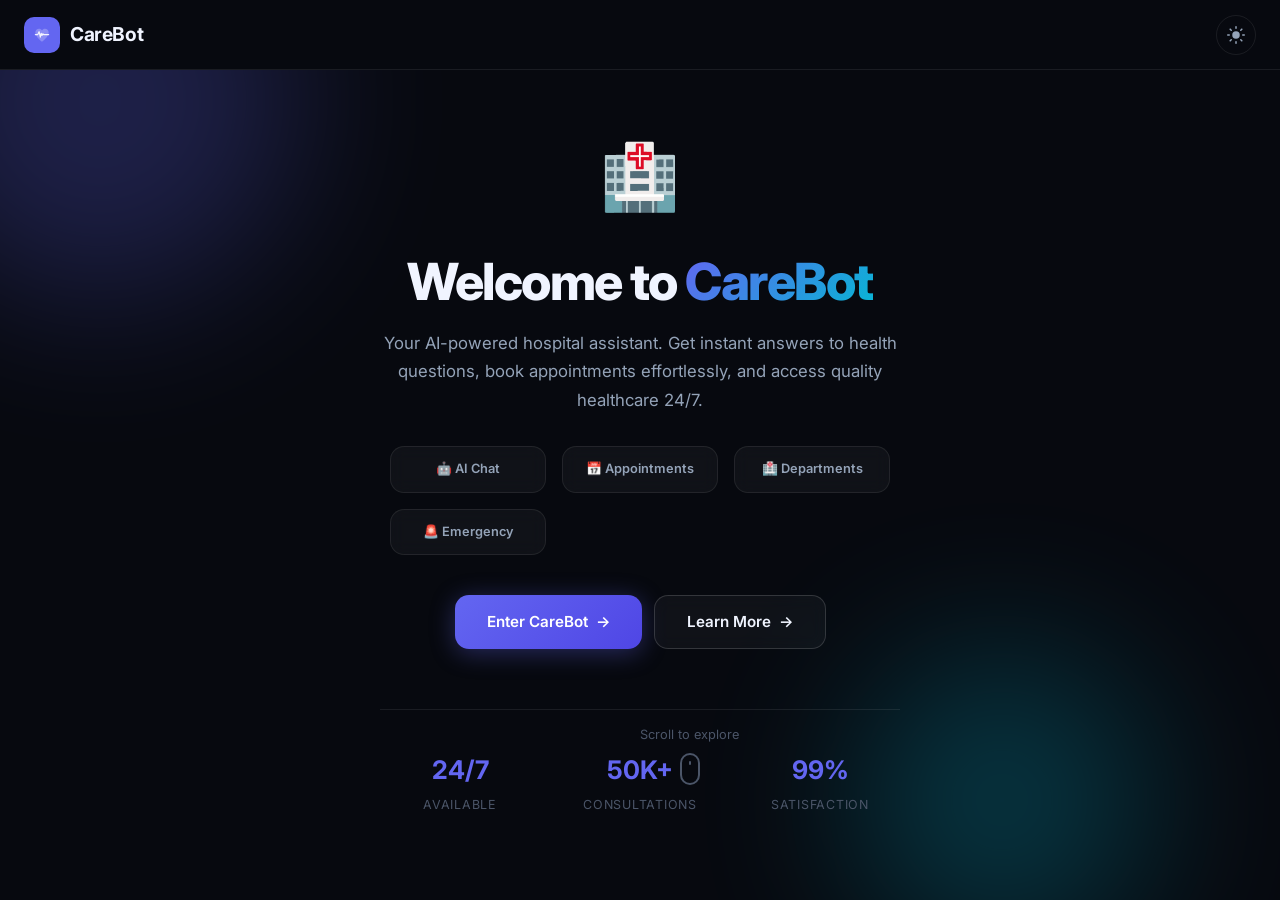
==== welcome.html @ 5b8803bb "first commit" ====
<!DOCTYPE html>
<html lang="en" data-theme="dark">
<head>
  <meta charset="UTF-8" />
  <meta name="viewport" content="width=device-width, initial-scale=1.0" />
  <title>Welcome to CareBot – Your AI Hospital Assistant</title>
  <meta name="description" content="Welcome to CareBot. Your intelligent healthcare companion available 24/7. Get instant medical guidance, book appointments, and access quality healthcare." />
  <link rel="icon" type="image/svg+xml" href="favicon.svg?v=3" />
  <link rel="alternate icon" href="favicon.svg?v=3" />
  <link rel="apple-touch-icon" href="favicon.svg?v=3" />
  <meta name="theme-color" content="#0d1117" media="(prefers-color-scheme: dark)" />
  <meta name="theme-color" content="#f8faff" media="(prefers-color-scheme: light)" />
  <link rel="preconnect" href="https://fonts.googleapis.com" />
  <link rel="preconnect" href="https://fonts.gstatic.com" crossorigin />
  <link href="https://fonts.googleapis.com/css2?family=Inter:wght@300;400;500;600;700;800&display=swap" rel="stylesheet" />
  <style>
    /* ─── DESIGN TOKENS ─── */
    :root {
      --transition: 0.3s ease;
      --radius-md: 14px;
      --radius-lg: 20px;
      --radius-xl: 28px;
      --primary: #6366f1;
      --primary-glow: rgba(99,102,241,0.35);
      --accent: #06b6d4;
      --success: #10b981;
    }

    [data-theme="dark"] {
      --bg: #07090f;
      --bg-2: #0d1117;
      --bg-3: #111827;
      --surface: rgba(255,255,255,0.04);
      --surface-hover: rgba(255,255,255,0.07);
      --border: rgba(255,255,255,0.08);
      --border-strong: rgba(255,255,255,0.15);
      --text-primary: #f0f4ff;
      --text-secondary: #94a3b8;
      --text-muted: #4b5568;
      --shadow: 0 8px 32px rgba(0,0,0,0.4);
      --shadow-lg: 0 20px 60px rgba(0,0,0,0.5);
    }

    [data-theme="light"] {
      --bg: #f8faff;
      --bg-2: #f0f4ff;
      --bg-3: #e8eeff;
      --surface: rgba(255,255,255,0.85);
      --surface-hover: rgba(255,255,255,0.95);
      --border: rgba(99,102,241,0.12);
      --border-strong: rgba(99,102,241,0.25);
      --text-primary: #0f172a;
      --text-secondary: #475569;
      --text-muted: #94a3b8;
      --shadow: 0 4px 20px rgba(99,102,241,0.1);
      --shadow-lg: 0 12px 48px rgba(99,102,241,0.15);
    }

    /* ─── RESET & BASE ─── */
    *, *::before, *::after { box-sizing: border-box; margin: 0; padding: 0; }
    html { scroll-behavior: smooth; }
    body {
      font-family: 'Inter', -apple-system, BlinkMacSystemFont, sans-serif;
      background: var(--bg);
      color: var(--text-primary);
      line-height: 1.6;
      transition: background var(--transition), color var(--transition);
      overflow-x: hidden;
    }

    ::-webkit-scrollbar { width: 6px; }
    ::-webkit-scrollbar-track { background: transparent; }
    ::-webkit-scrollbar-thumb { background: var(--border-strong); border-radius: 999px; }

    /* ─── HEADER ─── */
    .welcome-header {
      position: fixed;
      top: 0; left: 0; right: 0;
      z-index: 100;
      background: var(--bg);
      backdrop-filter: blur(20px);
      border-bottom: 1px solid var(--border);
      padding: 0 24px;
      height: 70px;
      display: flex;
      align-items: center;
      justify-content: space-between;
    }

    .logo {
      display: flex;
      align-items: center;
      gap: 10px;
      text-decoration: none;
      color: var(--text-primary);
    }

    .logo-icon {
      width: 36px; height: 36px;
      background: var(--primary);
      border-radius: 10px;
      display: flex; align-items: center; justify-content: center;
      color: white;
    }

    .logo-icon svg { width: 20px; height: 20px; }

    .logo-text {
      font-size: 1.2rem;
      font-weight: 700;
      letter-spacing: -0.02em;
    }

    .header-actions {
      display: flex;
      align-items: center;
      gap: 12px;
    }

    .theme-toggle {
      background: transparent;
      border: 1px solid var(--border);
      border-radius: 50%;
      cursor: pointer;
      display: flex;
      align-items: center;
      justify-content: center;
      color: var(--text-secondary);
      transition: all var(--transition);
      width: 40px;
      height: 40px;
      position: relative;
    }

    .theme-toggle:hover {
      border-color: var(--border-strong);
      background: var(--surface-hover);
      color: var(--text-primary);
    }

    .theme-icon {
      position: absolute;
      display: flex;
      align-items: center;
      justify-content: center;
      transition: opacity var(--transition), transform var(--transition);
      width: 18px; height: 18px;
    }

    .theme-icon svg { width: 100%; height: 100%; }

    [data-theme="dark"] .theme-icon.sun { opacity: 1; transform: rotate(0) scale(1); }
    [data-theme="dark"] .theme-icon.moon { opacity: 0; transform: rotate(-90deg) scale(0); }
    [data-theme="light"] .theme-icon.sun { opacity: 0; transform: rotate(90deg) scale(0); }
    [data-theme="light"] .theme-icon.moon { opacity: 1; transform: rotate(0) scale(1); }

    /* ─── WELCOME SECTION ─── */
    .welcome-container {
      min-height: 100vh;
      display: flex;
      align-items: center;
      justify-content: center;
      padding: 100px 24px 60px;
      position: relative;
      overflow: hidden;
    }

    .welcome-bg {
      position: absolute;
      inset: 0;
      pointer-events: none;
    }

    .orb {
      position: absolute;
      border-radius: 50%;
      filter: blur(80px);
      opacity: 0.25;
      animation: float 8s ease-in-out infinite;
    }

    .orb-1 {
      width: 400px; height: 400px;
      background: var(--primary);
      top: -100px; left: -100px;
      animation-delay: 0s;
    }

    .orb-2 {
      width: 300px; height: 300px;
      background: var(--accent);
      bottom: -50px; right: 10%;
      animation-delay: 2s;
    }

    [data-theme="light"] .orb { opacity: 0.12; }

    @keyframes float {
      0%, 100% { transform: translateY(0) scale(1); }
      50% { transform: translateY(-30px) scale(1.05); }
    }

    .welcome-content {
      max-width: 700px;
      text-align: center;
      position: relative;
      z-index: 2;
      animation: fadeInUp 0.8s ease both;
    }

    @keyframes fadeInUp {
      from {
        opacity: 0;
        transform: translateY(40px);
      }
      to {
        opacity: 1;
        transform: translateY(0);
      }
    }

    .welcome-icon {
      font-size: 4rem;
      margin-bottom: 24px;
      display: inline-block;
      animation: bounce 2s ease-in-out infinite;
    }

    @keyframes bounce {
      0%, 100% { transform: translateY(0); }
      50% { transform: translateY(-12px); }
    }

    .welcome-title {
      font-size: clamp(2rem, 5vw, 3.2rem);
      font-weight: 800;
      line-height: 1.2;
      letter-spacing: -0.03em;
      margin-bottom: 16px;
    }

    .gradient-text {
      background: linear-gradient(135deg, var(--primary), var(--accent));
      -webkit-background-clip: text;
      background-clip: text;
      -webkit-text-fill-color: transparent;
    }

    .welcome-subtitle {
      font-size: 1.05rem;
      color: var(--text-secondary);
      margin-bottom: 32px;
      line-height: 1.7;
      max-width: 520px;
      margin-left: auto;
      margin-right: auto;
    }

    .welcome-features {
      display: grid;
      grid-template-columns: repeat(auto-fit, minmax(140px, 1fr));
      gap: 16px;
      margin-bottom: 40px;
      max-width: 500px;
      margin-left: auto;
      margin-right: auto;
    }

    .feature-badge {
      background: var(--surface);
      border: 1px solid var(--border);
      padding: 12px 16px;
      border-radius: var(--radius-md);
      font-size: 0.8rem;
      font-weight: 600;
      color: var(--text-secondary);
      transition: all var(--transition);
      backdrop-filter: blur(8px);
    }

    .feature-badge:hover {
      border-color: var(--primary);
      color: var(--primary);
      background: rgba(99,102,241,0.08);
    }

    .welcome-cta {
      display: flex;
      gap: 12px;
      justify-content: center;
      flex-wrap: wrap;
    }

    .btn-primary {
      background: linear-gradient(135deg, var(--primary), #4f46e5);
      color: white;
      border: none;
      padding: 14px 32px;
      border-radius: var(--radius-md);
      font-size: 0.95rem;
      font-weight: 600;
      cursor: pointer;
      text-decoration: none;
      display: inline-flex;
      align-items: center;
      gap: 8px;
      transition: all var(--transition);
      box-shadow: 0 4px 24px var(--primary-glow);
    }

    .btn-primary:hover {
      transform: translateY(-2px);
      box-shadow: 0 8px 32px var(--primary-glow);
    }

    .btn-outline {
      background: var(--surface);
      color: var(--text-primary);
      border: 1px solid var(--border-strong);
      padding: 14px 32px;
      border-radius: var(--radius-md);
      font-size: 0.95rem;
      font-weight: 600;
      cursor: pointer;
      text-decoration: none;
      display: inline-flex;
      align-items: center;
      gap: 8px;
      transition: all var(--transition);
      backdrop-filter: blur(8px);
    }

    .btn-outline:hover {
      background: var(--surface-hover);
      transform: translateY(-2px);
      border-color: var(--primary);
    }

    .btn-primary .arrow,
    .btn-outline .arrow {
      transition: transform var(--transition);
    }

    .btn-primary:hover .arrow,
    .btn-outline:hover .arrow {
      transform: translateX(4px);
    }

    /* ─── SCROLL INDICATOR ─── */
    .scroll-indicator {
      position: absolute;
      bottom: 30px;
      left: 50%;
      transform: translateX(-50%);
      font-size: 0.8rem;
      color: var(--text-muted);
      display: flex;
      flex-direction: column;
      align-items: center;
      gap: 8px;
      animation: fadeInDown 1s ease 0.5s both;
    }

    @keyframes fadeInDown {
      from {
        opacity: 0;
        transform: translateY(-20px);
      }
      to {
        opacity: 1;
        transform: translateY(0);
      }
    }

    .scroll-mouse {
      width: 20px;
      height: 32px;
      border: 2px solid var(--text-muted);
      border-radius: 10px;
      display: flex;
      align-items: flex-start;
      justify-content: center;
      padding-top: 6px;
      animation: scroll 2s infinite;
    }

    .scroll-mouse::before {
      content: '';
      width: 2px;
      height: 4px;
      background: var(--text-muted);
      border-radius: 1px;
      animation: scroll 2s infinite;
    }

    @keyframes scroll {
      0%, 20%, 100% { opacity: 1; transform: translateY(0); }
      80% { opacity: 0; transform: translateY(8px); }
    }

    /* ─── STATS ─── */
    .welcome-stats {
      display: grid;
      grid-template-columns: repeat(auto-fit, minmax(120px, 1fr));
      gap: 20px;
      margin-top: 60px;
      padding-top: 40px;
      border-top: 1px solid var(--border);
    }

    .stat-item {
      text-align: center;
    }

    .stat-num {
      font-size: 1.6rem;
      font-weight: 700;
      color: var(--primary);
      margin-bottom: 4px;
    }

    .stat-label {
      font-size: 0.78rem;
      color: var(--text-muted);
      text-transform: uppercase;
      letter-spacing: 0.06em;
    }

    /* ─── RESPONSIVE ─── */
    @media (max-width: 600px) {
      .welcome-title { font-size: 1.8rem; }
      .welcome-subtitle { font-size: 0.95rem; }
      .welcome-features { grid-template-columns: repeat(2, 1fr); }
      .welcome-cta { flex-direction: column; }
      .btn-primary, .btn-outline { width: 100%; justify-content: center; }
    }
  </style>
</head>
<body>

  <!-- ─── HEADER ─── -->
  <header class="welcome-header">
    <a href="#" class="logo">
      <div class="logo-icon">
        <svg viewBox="0 0 24 24" fill="none" xmlns="http://www.w3.org/2000/svg">
          <path d="M12 20C12 20 4 14.5 4 9C4 6.5 6 4.5 8.5 4.5C10 4.5 11.2 5.3 12 6.5C12.8 5.3 14 4.5 15.5 4.5C18 4.5 20 6.5 20 9C20 14.5 12 20 12 20Z" fill="currentColor" opacity="0.25" stroke="currentColor" stroke-width="0"/>
          <path d="M4 11.5 L7 11.5 L8.5 8 L10 14.5 L11 10 L12 12.5 L13 10.5 L14 11.5 L20 11.5" stroke="white" stroke-width="1.4" stroke-linecap="round" stroke-linejoin="round" fill="none" opacity="0.9"/>
        </svg>
      </div>
      <span class="logo-text">CareBot</span>
    </a>

    <div class="header-actions">
      <button class="theme-toggle" id="themeToggle" aria-label="Toggle theme" title="Toggle dark/light mode">
        <span class="theme-icon sun">
          <svg viewBox="0 0 24 24" fill="none"><circle cx="12" cy="12" r="5" fill="currentColor"/><path d="M12 1v2M12 21v2M4.22 4.22l1.42 1.42M18.36 18.36l1.42 1.42M1 12h2M21 12h2M4.22 19.78l1.42-1.42M18.36 5.64l1.42-1.42" stroke="currentColor" stroke-width="2" stroke-linecap="round"/></svg>
        </span>
        <span class="theme-icon moon">
          <svg viewBox="0 0 24 24" fill="none"><path d="M21 12.79A9 9 0 1111.21 3 7 7 0 0021 12.79z" fill="currentColor"/></svg>
        </span>
      </button>
    </div>
  </header>

  <!-- ─── WELCOME ─── -->
  <div class="welcome-container">
    <div class="welcome-bg">
      <div class="orb orb-1"></div>
      <div class="orb orb-2"></div>
    </div>

    <div class="welcome-content">
      <div class="welcome-icon">🏥</div>
      <h1 class="welcome-title">
        Welcome to <span class="gradient-text">CareBot</span>
      </h1>
      <p class="welcome-subtitle">
        Your AI-powered hospital assistant. Get instant answers to health questions, book appointments effortlessly, and access quality healthcare 24/7.
      </p>

      <div class="welcome-features">
        <div class="feature-badge">🤖 AI Chat</div>
        <div class="feature-badge">📅 Appointments</div>
        <div class="feature-badge">🏥 Departments</div>
        <div class="feature-badge">🚨 Emergency</div>
      </div>

      <div class="welcome-cta">
        <a href="index.html" class="btn-primary">
          Enter CareBot <span class="arrow">→</span>
        </a>
        <a href="#learn-more" class="btn-outline">
          Learn More <span class="arrow">→</span>
        </a>
      </div>

      <div class="welcome-stats">
        <div class="stat-item">
          <div class="stat-num">24/7</div>
          <div class="stat-label">Available</div>
        </div>
        <div class="stat-item">
          <div class="stat-num">50K+</div>
          <div class="stat-label">Consultations</div>
        </div>
        <div class="stat-item">
          <div class="stat-num">99%</div>
          <div class="stat-label">Satisfaction</div>
        </div>
      </div>

      <div class="scroll-indicator">
        <span>Scroll to explore</span>
        <div class="scroll-mouse"></div>
      </div>
    </div>
  </div>

  <script>
    // ─── THEME TOGGLE ───
    const html = document.documentElement;
    const themeToggle = document.getElementById("themeToggle");

    function getCurrentTheme() {
      return html.getAttribute("data-theme");
    }

    function setTheme(theme) {
      html.setAttribute("data-theme", theme);
      localStorage.setItem("carebot-theme", theme);
    }

    function toggleTheme() {
      const current = getCurrentTheme();
      setTheme(current === "dark" ? "light" : "dark");
    }

    // Load saved theme on page load
    (function () {
      const saved = localStorage.getItem("carebot-theme");
      if (saved) setTheme(saved);
    })();

    themeToggle.addEventListener("click", toggleTheme);
  </script>

</body>
</html>
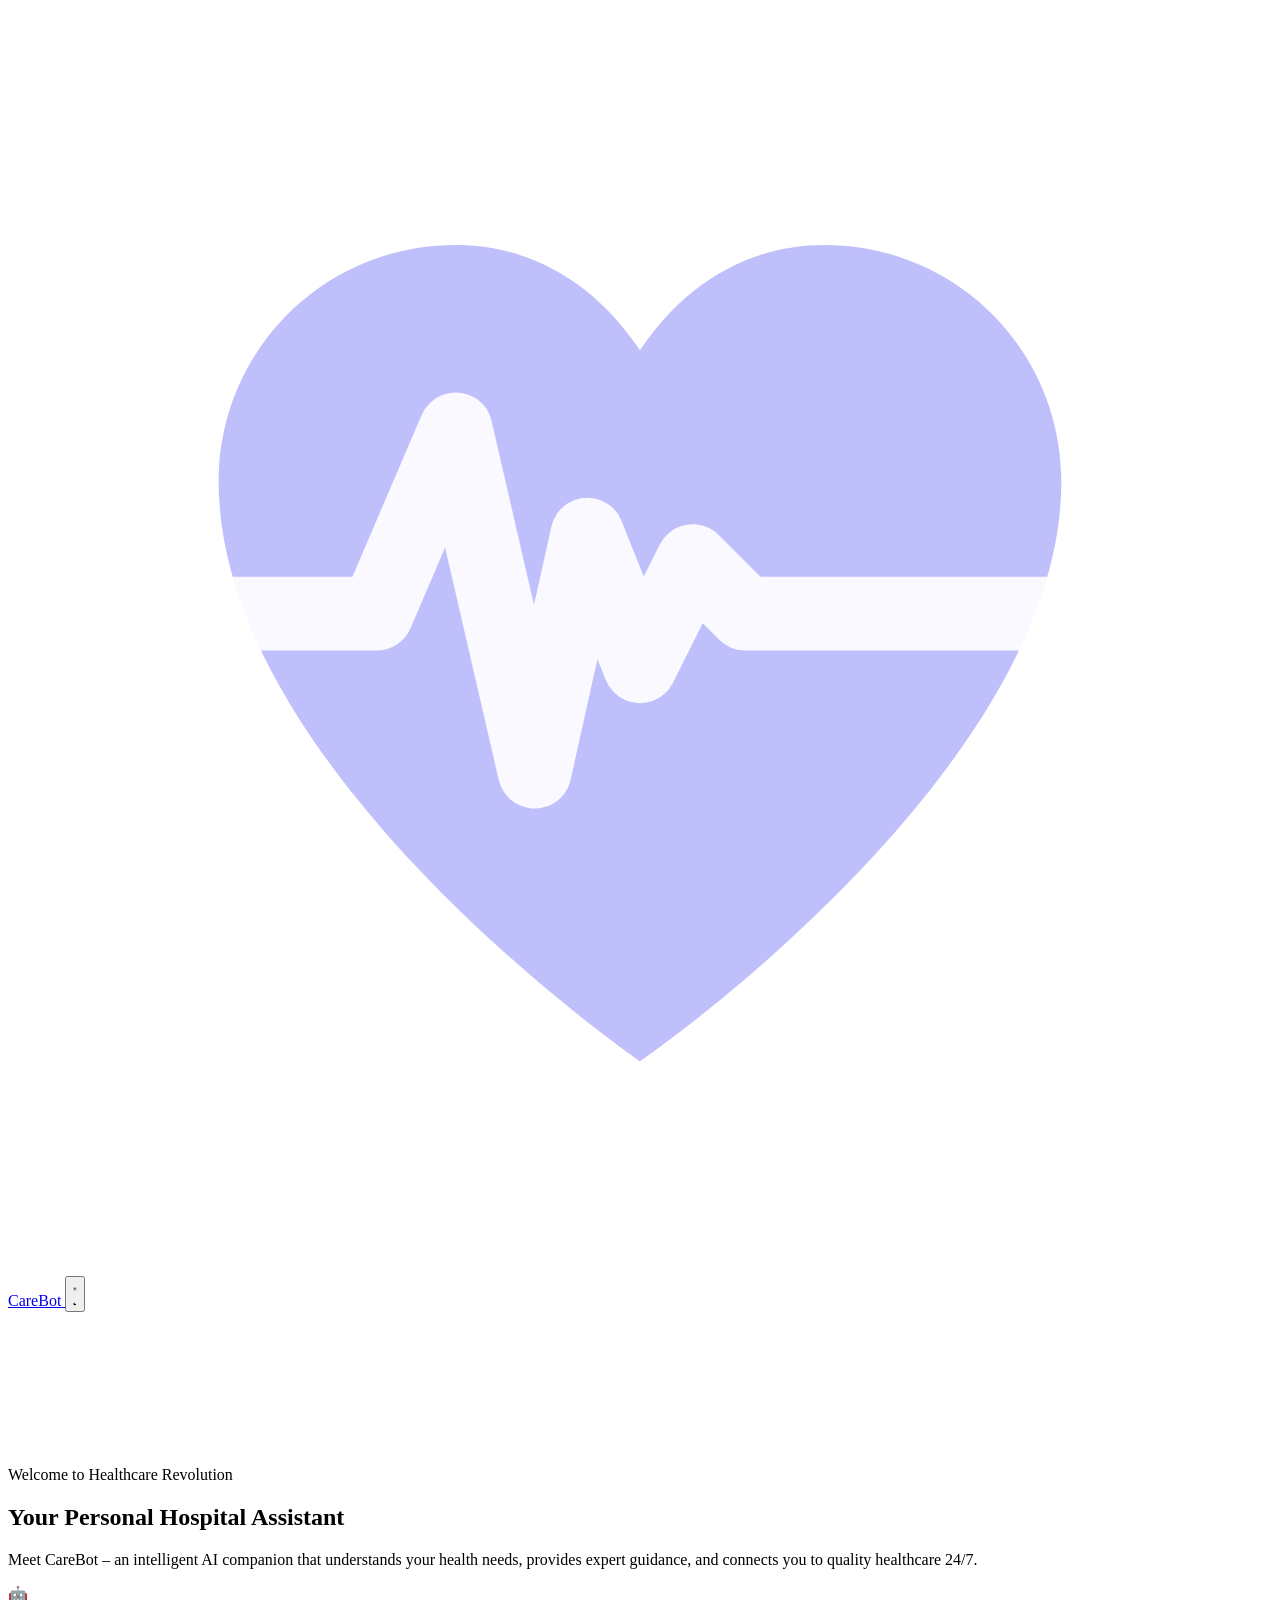
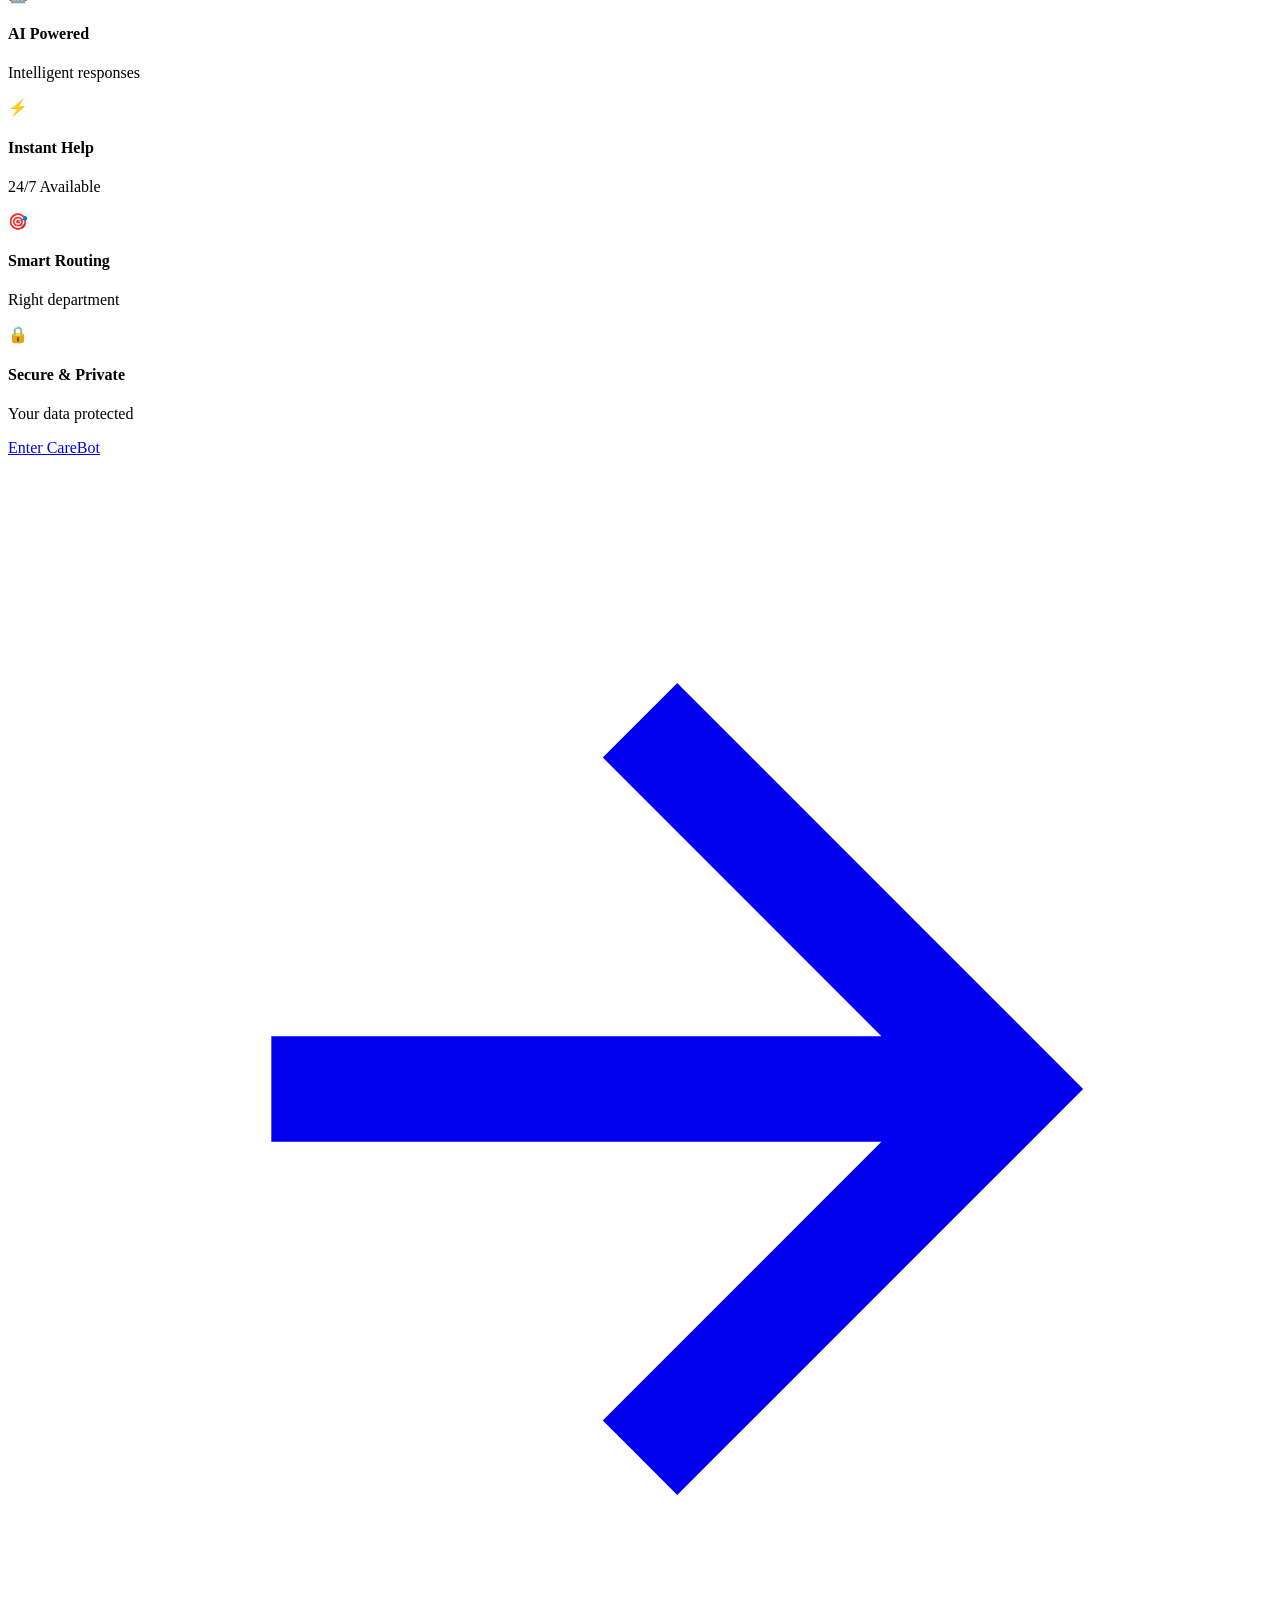
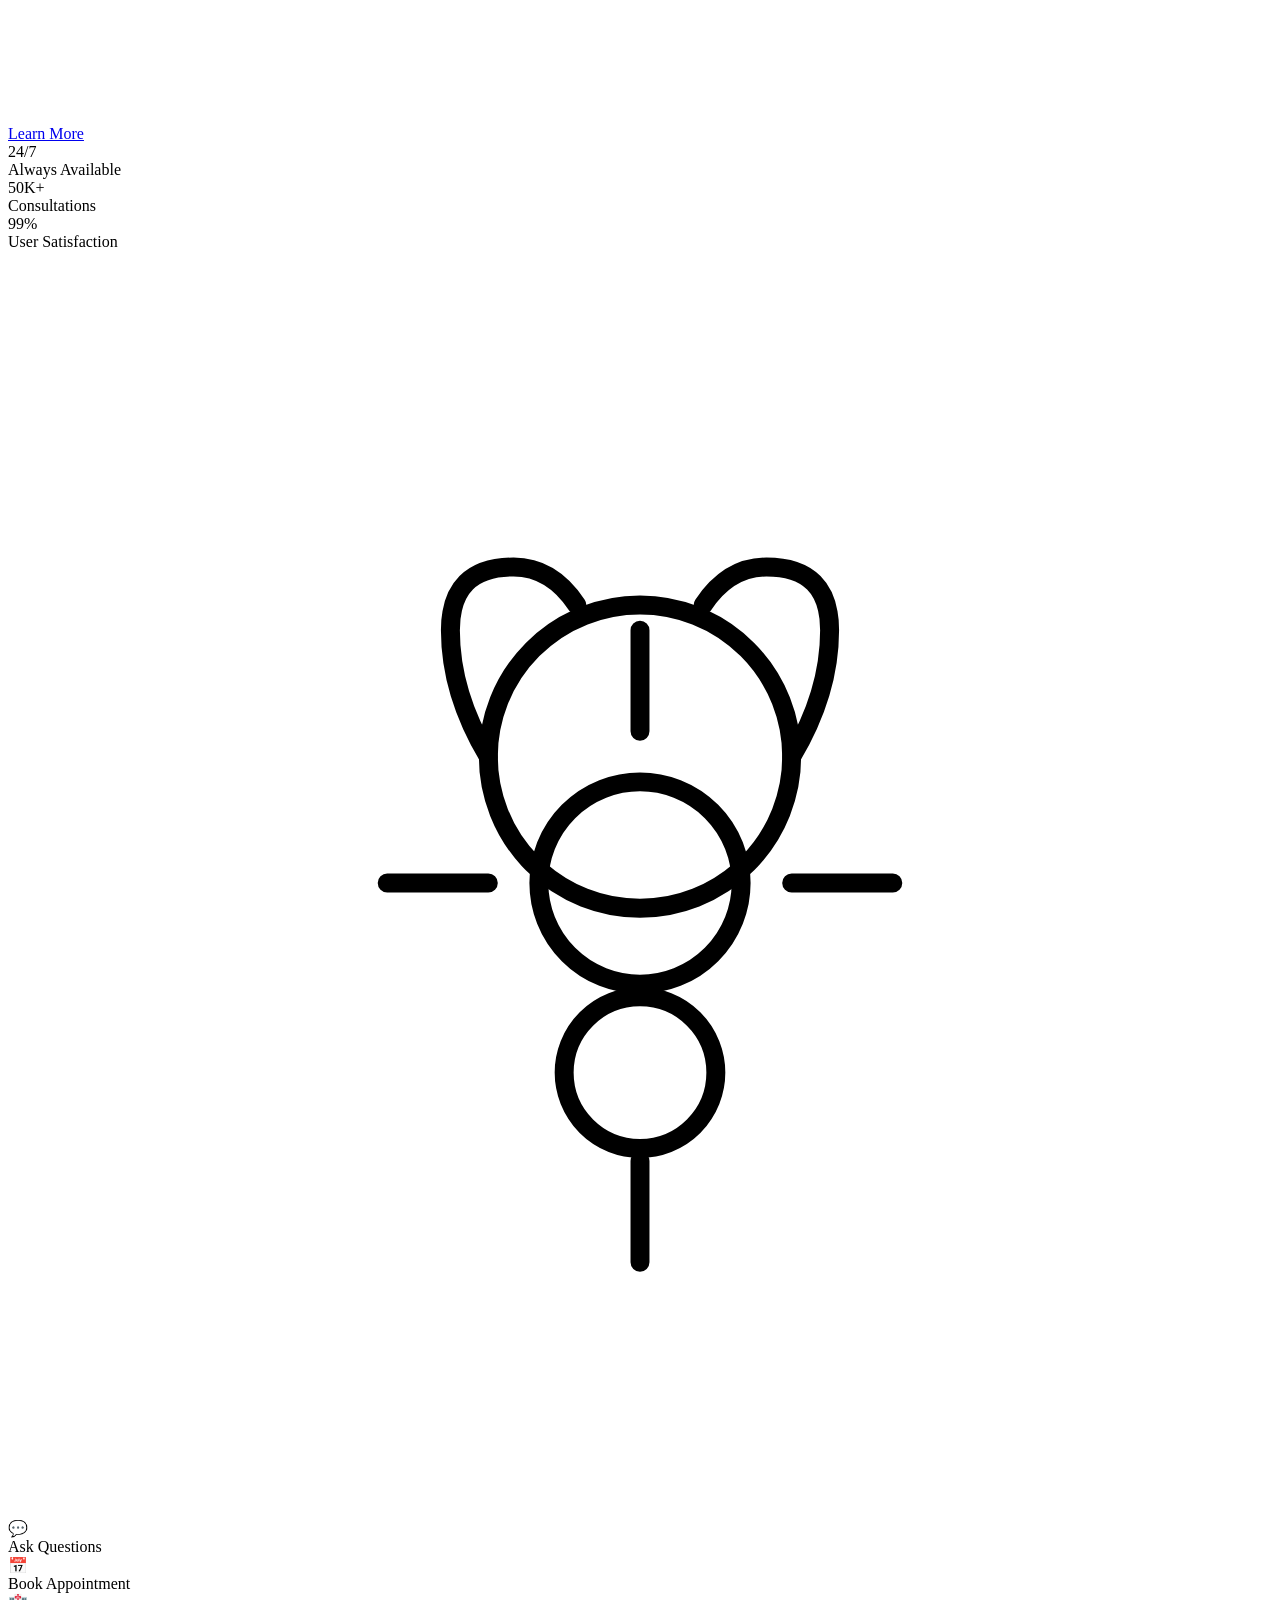
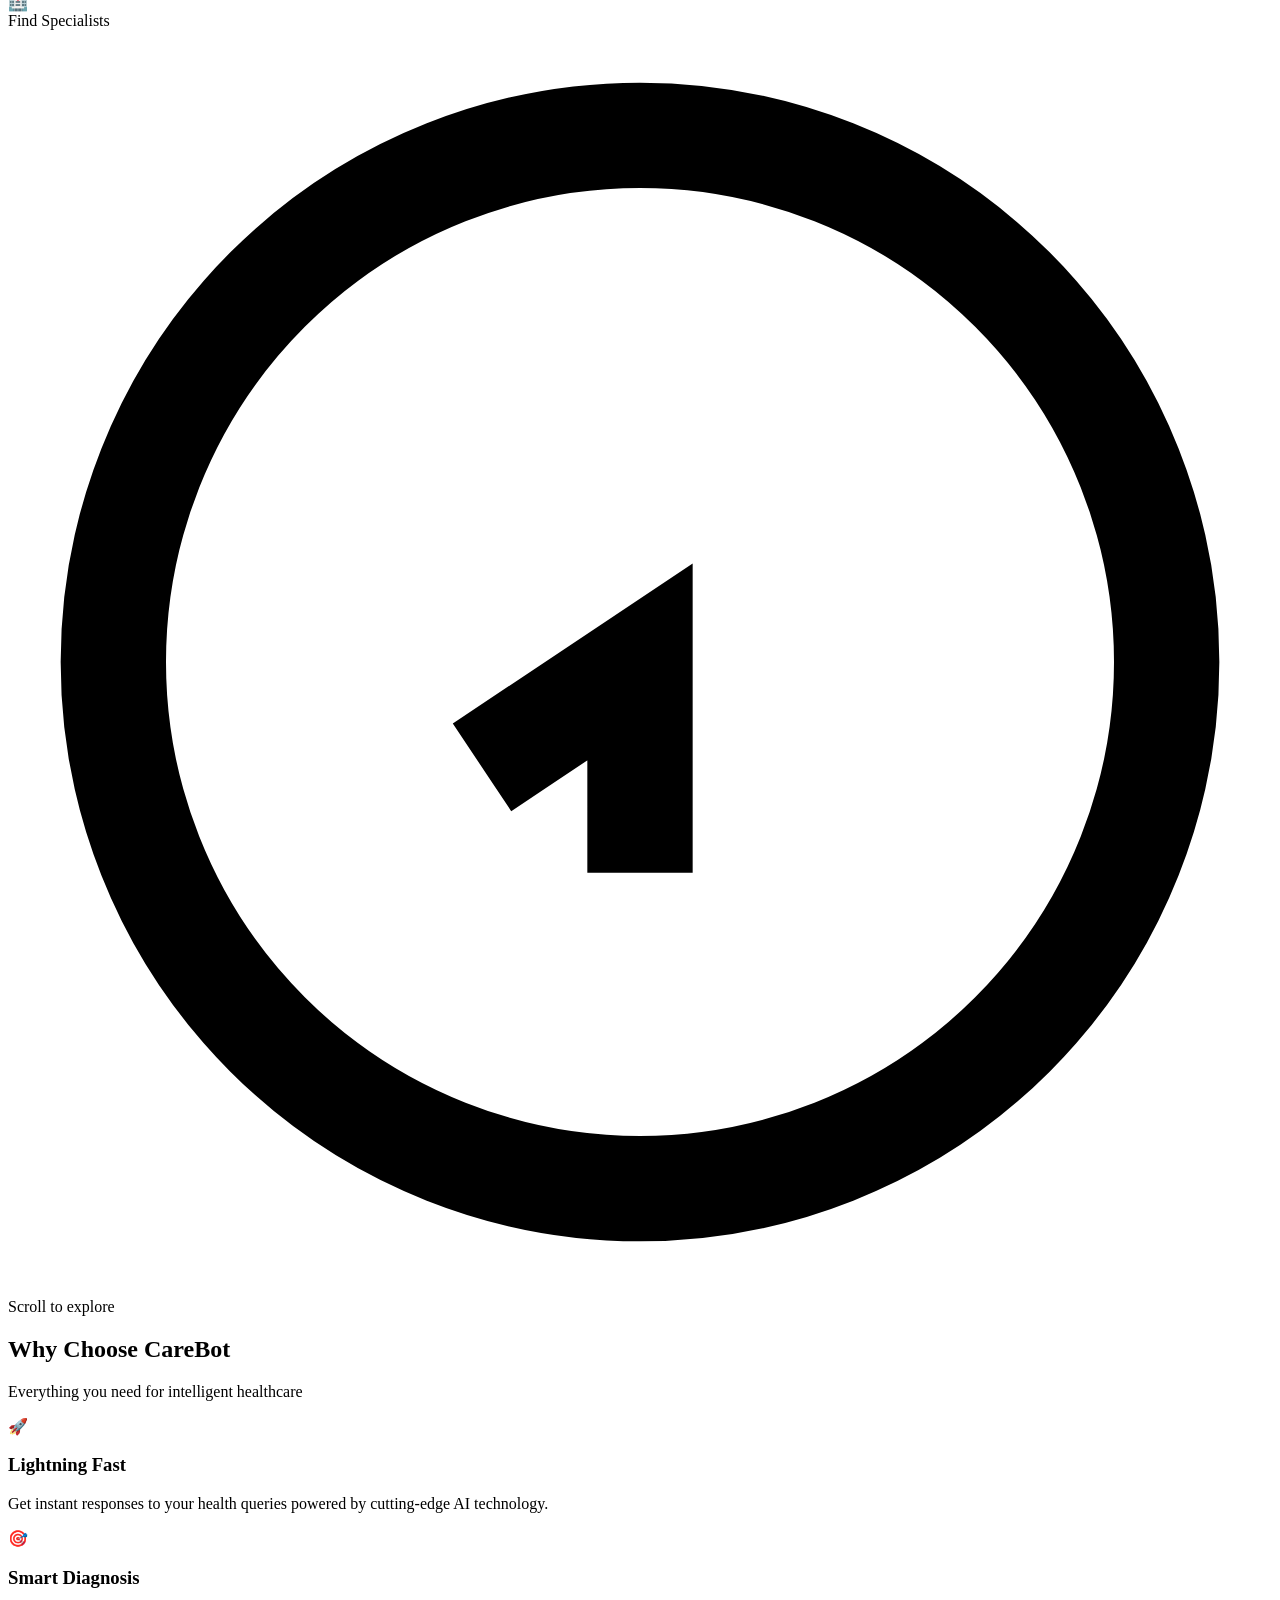
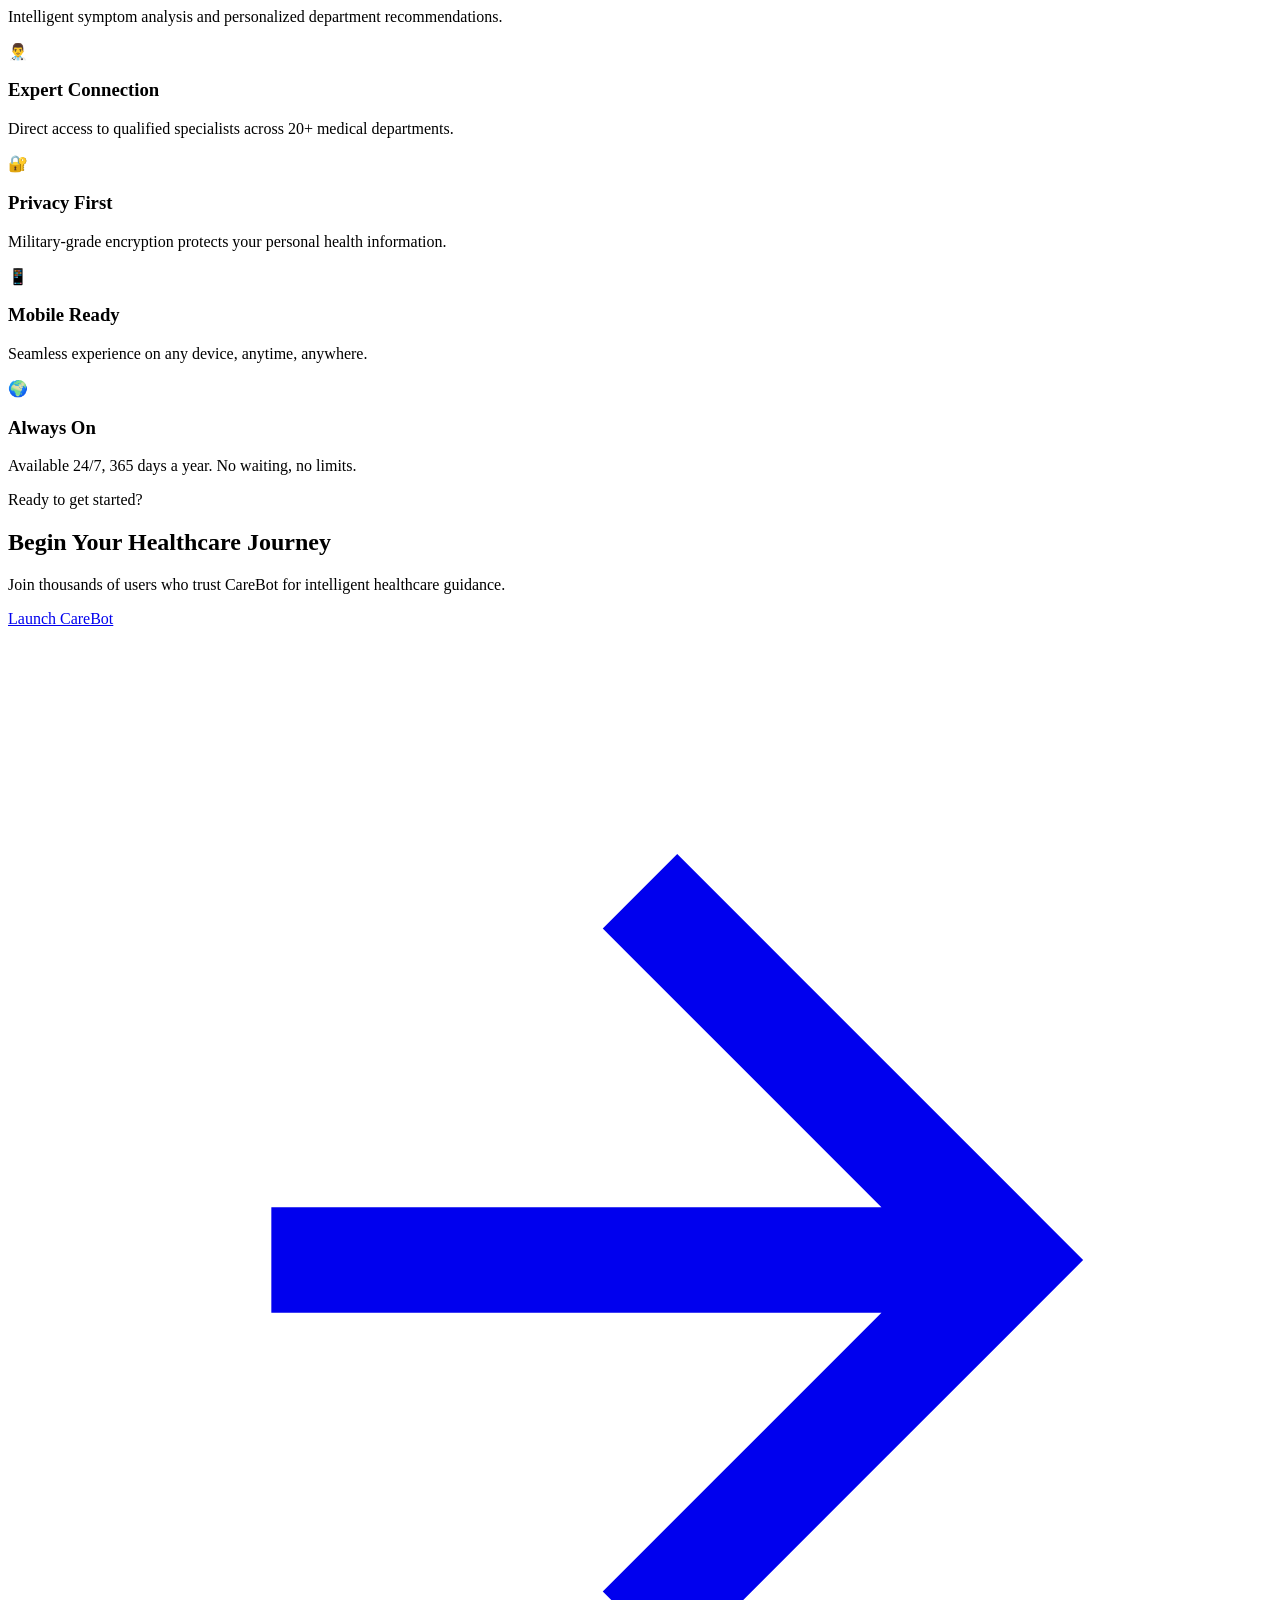
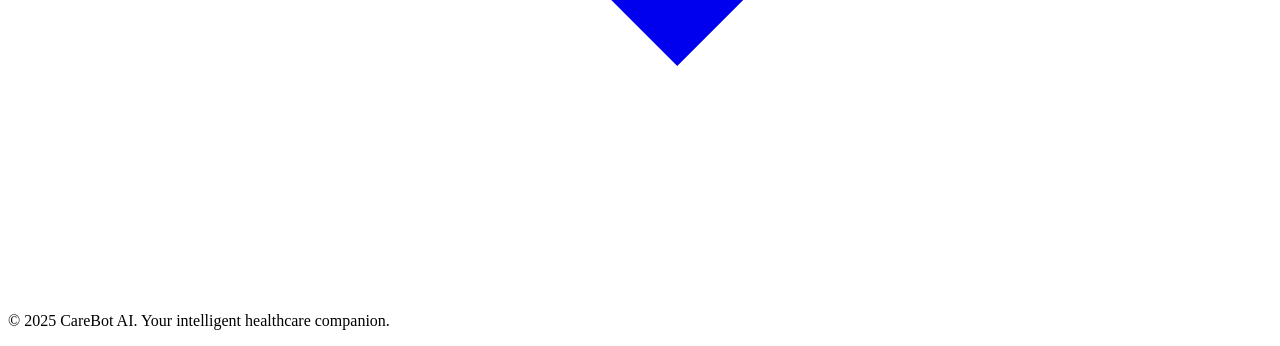
==== commit e3093c34: "first commit" ====
--- a/welcome.html
+++ b/welcome.html
@@ -4,454 +4,32 @@
   <meta charset="UTF-8" />
   <meta name="viewport" content="width=device-width, initial-scale=1.0" />
   <title>Welcome to CareBot – Your AI Hospital Assistant</title>
-  <meta name="description" content="Welcome to CareBot. Your intelligent healthcare companion available 24/7. Get instant medical guidance, book appointments, and access quality healthcare." />
+  <meta name="description" content="Welcome to CareBot. Your intelligent healthcare companion available 24/7." />
   <link rel="icon" type="image/svg+xml" href="favicon.svg?v=3" />
-  <link rel="alternate icon" href="favicon.svg?v=3" />
   <link rel="apple-touch-icon" href="favicon.svg?v=3" />
   <meta name="theme-color" content="#0d1117" media="(prefers-color-scheme: dark)" />
   <meta name="theme-color" content="#f8faff" media="(prefers-color-scheme: light)" />
   <link rel="preconnect" href="https://fonts.googleapis.com" />
   <link rel="preconnect" href="https://fonts.gstatic.com" crossorigin />
   <link href="https://fonts.googleapis.com/css2?family=Inter:wght@300;400;500;600;700;800&display=swap" rel="stylesheet" />
-  <style>
-    /* ─── DESIGN TOKENS ─── */
-    :root {
-      --transition: 0.3s ease;
-      --radius-md: 14px;
-      --radius-lg: 20px;
-      --radius-xl: 28px;
-      --primary: #6366f1;
-      --primary-glow: rgba(99,102,241,0.35);
-      --accent: #06b6d4;
-      --success: #10b981;
-    }
-
-    [data-theme="dark"] {
-      --bg: #07090f;
-      --bg-2: #0d1117;
-      --bg-3: #111827;
-      --surface: rgba(255,255,255,0.04);
-      --surface-hover: rgba(255,255,255,0.07);
-      --border: rgba(255,255,255,0.08);
-      --border-strong: rgba(255,255,255,0.15);
-      --text-primary: #f0f4ff;
-      --text-secondary: #94a3b8;
-      --text-muted: #4b5568;
-      --shadow: 0 8px 32px rgba(0,0,0,0.4);
-      --shadow-lg: 0 20px 60px rgba(0,0,0,0.5);
-    }
-
-    [data-theme="light"] {
-      --bg: #f8faff;
-      --bg-2: #f0f4ff;
-      --bg-3: #e8eeff;
-      --surface: rgba(255,255,255,0.85);
-      --surface-hover: rgba(255,255,255,0.95);
-      --border: rgba(99,102,241,0.12);
-      --border-strong: rgba(99,102,241,0.25);
-      --text-primary: #0f172a;
-      --text-secondary: #475569;
-      --text-muted: #94a3b8;
-      --shadow: 0 4px 20px rgba(99,102,241,0.1);
-      --shadow-lg: 0 12px 48px rgba(99,102,241,0.15);
-    }
-
-    /* ─── RESET & BASE ─── */
-    *, *::before, *::after { box-sizing: border-box; margin: 0; padding: 0; }
-    html { scroll-behavior: smooth; }
-    body {
-      font-family: 'Inter', -apple-system, BlinkMacSystemFont, sans-serif;
-      background: var(--bg);
-      color: var(--text-primary);
-      line-height: 1.6;
-      transition: background var(--transition), color var(--transition);
-      overflow-x: hidden;
-    }
-
-    ::-webkit-scrollbar { width: 6px; }
-    ::-webkit-scrollbar-track { background: transparent; }
-    ::-webkit-scrollbar-thumb { background: var(--border-strong); border-radius: 999px; }
-
-    /* ─── HEADER ─── */
-    .welcome-header {
-      position: fixed;
-      top: 0; left: 0; right: 0;
-      z-index: 100;
-      background: var(--bg);
-      backdrop-filter: blur(20px);
-      border-bottom: 1px solid var(--border);
-      padding: 0 24px;
-      height: 70px;
-      display: flex;
-      align-items: center;
-      justify-content: space-between;
-    }
-
-    .logo {
-      display: flex;
-      align-items: center;
-      gap: 10px;
-      text-decoration: none;
-      color: var(--text-primary);
-    }
-
-    .logo-icon {
-      width: 36px; height: 36px;
-      background: var(--primary);
-      border-radius: 10px;
-      display: flex; align-items: center; justify-content: center;
-      color: white;
-    }
-
-    .logo-icon svg { width: 20px; height: 20px; }
-
-    .logo-text {
-      font-size: 1.2rem;
-      font-weight: 700;
-      letter-spacing: -0.02em;
-    }
-
-    .header-actions {
-      display: flex;
-      align-items: center;
-      gap: 12px;
-    }
-
-    .theme-toggle {
-      background: transparent;
-      border: 1px solid var(--border);
-      border-radius: 50%;
-      cursor: pointer;
-      display: flex;
-      align-items: center;
-      justify-content: center;
-      color: var(--text-secondary);
-      transition: all var(--transition);
-      width: 40px;
-      height: 40px;
-      position: relative;
-    }
-
-    .theme-toggle:hover {
-      border-color: var(--border-strong);
-      background: var(--surface-hover);
-      color: var(--text-primary);
-    }
-
-    .theme-icon {
-      position: absolute;
-      display: flex;
-      align-items: center;
-      justify-content: center;
-      transition: opacity var(--transition), transform var(--transition);
-      width: 18px; height: 18px;
-    }
-
-    .theme-icon svg { width: 100%; height: 100%; }
-
-    [data-theme="dark"] .theme-icon.sun { opacity: 1; transform: rotate(0) scale(1); }
-    [data-theme="dark"] .theme-icon.moon { opacity: 0; transform: rotate(-90deg) scale(0); }
-    [data-theme="light"] .theme-icon.sun { opacity: 0; transform: rotate(90deg) scale(0); }
-    [data-theme="light"] .theme-icon.moon { opacity: 1; transform: rotate(0) scale(1); }
-
-    /* ─── WELCOME SECTION ─── */
-    .welcome-container {
-      min-height: 100vh;
-      display: flex;
-      align-items: center;
-      justify-content: center;
-      padding: 100px 24px 60px;
-      position: relative;
-      overflow: hidden;
-    }
-
-    .welcome-bg {
-      position: absolute;
-      inset: 0;
-      pointer-events: none;
-    }
-
-    .orb {
-      position: absolute;
-      border-radius: 50%;
-      filter: blur(80px);
-      opacity: 0.25;
-      animation: float 8s ease-in-out infinite;
-    }
-
-    .orb-1 {
-      width: 400px; height: 400px;
-      background: var(--primary);
-      top: -100px; left: -100px;
-      animation-delay: 0s;
-    }
-
-    .orb-2 {
-      width: 300px; height: 300px;
-      background: var(--accent);
-      bottom: -50px; right: 10%;
-      animation-delay: 2s;
-    }
-
-    [data-theme="light"] .orb { opacity: 0.12; }
-
-    @keyframes float {
-      0%, 100% { transform: translateY(0) scale(1); }
-      50% { transform: translateY(-30px) scale(1.05); }
-    }
-
-    .welcome-content {
-      max-width: 700px;
-      text-align: center;
-      position: relative;
-      z-index: 2;
-      animation: fadeInUp 0.8s ease both;
-    }
-
-    @keyframes fadeInUp {
-      from {
-        opacity: 0;
-        transform: translateY(40px);
-      }
-      to {
-        opacity: 1;
-        transform: translateY(0);
-      }
-    }
-
-    .welcome-icon {
-      font-size: 4rem;
-      margin-bottom: 24px;
-      display: inline-block;
-      animation: bounce 2s ease-in-out infinite;
-    }
-
-    @keyframes bounce {
-      0%, 100% { transform: translateY(0); }
-      50% { transform: translateY(-12px); }
-    }
-
-    .welcome-title {
-      font-size: clamp(2rem, 5vw, 3.2rem);
-      font-weight: 800;
-      line-height: 1.2;
-      letter-spacing: -0.03em;
-      margin-bottom: 16px;
-    }
-
-    .gradient-text {
-      background: linear-gradient(135deg, var(--primary), var(--accent));
-      -webkit-background-clip: text;
-      background-clip: text;
-      -webkit-text-fill-color: transparent;
-    }
-
-    .welcome-subtitle {
-      font-size: 1.05rem;
-      color: var(--text-secondary);
-      margin-bottom: 32px;
-      line-height: 1.7;
-      max-width: 520px;
-      margin-left: auto;
-      margin-right: auto;
-    }
-
-    .welcome-features {
-      display: grid;
-      grid-template-columns: repeat(auto-fit, minmax(140px, 1fr));
-      gap: 16px;
-      margin-bottom: 40px;
-      max-width: 500px;
-      margin-left: auto;
-      margin-right: auto;
-    }
-
-    .feature-badge {
-      background: var(--surface);
-      border: 1px solid var(--border);
-      padding: 12px 16px;
-      border-radius: var(--radius-md);
-      font-size: 0.8rem;
-      font-weight: 600;
-      color: var(--text-secondary);
-      transition: all var(--transition);
-      backdrop-filter: blur(8px);
-    }
-
-    .feature-badge:hover {
-      border-color: var(--primary);
-      color: var(--primary);
-      background: rgba(99,102,241,0.08);
-    }
-
-    .welcome-cta {
-      display: flex;
-      gap: 12px;
-      justify-content: center;
-      flex-wrap: wrap;
-    }
-
-    .btn-primary {
-      background: linear-gradient(135deg, var(--primary), #4f46e5);
-      color: white;
-      border: none;
-      padding: 14px 32px;
-      border-radius: var(--radius-md);
-      font-size: 0.95rem;
-      font-weight: 600;
-      cursor: pointer;
-      text-decoration: none;
-      display: inline-flex;
-      align-items: center;
-      gap: 8px;
-      transition: all var(--transition);
-      box-shadow: 0 4px 24px var(--primary-glow);
-    }
-
-    .btn-primary:hover {
-      transform: translateY(-2px);
-      box-shadow: 0 8px 32px var(--primary-glow);
-    }
-
-    .btn-outline {
-      background: var(--surface);
-      color: var(--text-primary);
-      border: 1px solid var(--border-strong);
-      padding: 14px 32px;
-      border-radius: var(--radius-md);
-      font-size: 0.95rem;
-      font-weight: 600;
-      cursor: pointer;
-      text-decoration: none;
-      display: inline-flex;
-      align-items: center;
-      gap: 8px;
-      transition: all var(--transition);
-      backdrop-filter: blur(8px);
-    }
-
-    .btn-outline:hover {
-      background: var(--surface-hover);
-      transform: translateY(-2px);
-      border-color: var(--primary);
-    }
-
-    .btn-primary .arrow,
-    .btn-outline .arrow {
-      transition: transform var(--transition);
-    }
-
-    .btn-primary:hover .arrow,
-    .btn-outline:hover .arrow {
-      transform: translateX(4px);
-    }
-
-    /* ─── SCROLL INDICATOR ─── */
-    .scroll-indicator {
-      position: absolute;
-      bottom: 30px;
-      left: 50%;
-      transform: translateX(-50%);
-      font-size: 0.8rem;
-      color: var(--text-muted);
-      display: flex;
-      flex-direction: column;
-      align-items: center;
-      gap: 8px;
-      animation: fadeInDown 1s ease 0.5s both;
-    }
-
-    @keyframes fadeInDown {
-      from {
-        opacity: 0;
-        transform: translateY(-20px);
-      }
-      to {
-        opacity: 1;
-        transform: translateY(0);
-      }
-    }
-
-    .scroll-mouse {
-      width: 20px;
-      height: 32px;
-      border: 2px solid var(--text-muted);
-      border-radius: 10px;
-      display: flex;
-      align-items: flex-start;
-      justify-content: center;
-      padding-top: 6px;
-      animation: scroll 2s infinite;
-    }
-
-    .scroll-mouse::before {
-      content: '';
-      width: 2px;
-      height: 4px;
-      background: var(--text-muted);
-      border-radius: 1px;
-      animation: scroll 2s infinite;
-    }
-
-    @keyframes scroll {
-      0%, 20%, 100% { opacity: 1; transform: translateY(0); }
-      80% { opacity: 0; transform: translateY(8px); }
-    }
-
-    /* ─── STATS ─── */
-    .welcome-stats {
-      display: grid;
-      grid-template-columns: repeat(auto-fit, minmax(120px, 1fr));
-      gap: 20px;
-      margin-top: 60px;
-      padding-top: 40px;
-      border-top: 1px solid var(--border);
-    }
-
-    .stat-item {
-      text-align: center;
-    }
-
-    .stat-num {
-      font-size: 1.6rem;
-      font-weight: 700;
-      color: var(--primary);
-      margin-bottom: 4px;
-    }
-
-    .stat-label {
-      font-size: 0.78rem;
-      color: var(--text-muted);
-      text-transform: uppercase;
-      letter-spacing: 0.06em;
-    }
-
-    /* ─── RESPONSIVE ─── */
-    @media (max-width: 600px) {
-      .welcome-title { font-size: 1.8rem; }
-      .welcome-subtitle { font-size: 0.95rem; }
-      .welcome-features { grid-template-columns: repeat(2, 1fr); }
-      .welcome-cta { flex-direction: column; }
-      .btn-primary, .btn-outline { width: 100%; justify-content: center; }
-    }
-  </style>
+  <link rel="stylesheet" href="welcome-style.css" />
 </head>
 <body>
 
   <!-- ─── HEADER ─── -->
   <header class="welcome-header">
-    <a href="#" class="logo">
-      <div class="logo-icon">
-        <svg viewBox="0 0 24 24" fill="none" xmlns="http://www.w3.org/2000/svg">
-          <path d="M12 20C12 20 4 14.5 4 9C4 6.5 6 4.5 8.5 4.5C10 4.5 11.2 5.3 12 6.5C12.8 5.3 14 4.5 15.5 4.5C18 4.5 20 6.5 20 9C20 14.5 12 20 12 20Z" fill="currentColor" opacity="0.25" stroke="currentColor" stroke-width="0"/>
-          <path d="M4 11.5 L7 11.5 L8.5 8 L10 14.5 L11 10 L12 12.5 L13 10.5 L14 11.5 L20 11.5" stroke="white" stroke-width="1.4" stroke-linecap="round" stroke-linejoin="round" fill="none" opacity="0.9"/>
-        </svg>
-      </div>
-      <span class="logo-text">CareBot</span>
-    </a>
-
-    <div class="header-actions">
-      <button class="theme-toggle" id="themeToggle" aria-label="Toggle theme" title="Toggle dark/light mode">
+    <div class="header-inner">
+      <a href="#" class="logo">
+        <div class="logo-icon">
+          <svg viewBox="0 0 24 24" fill="none" xmlns="http://www.w3.org/2000/svg">
+            <path d="M12 20C12 20 4 14.5 4 9C4 6.5 6 4.5 8.5 4.5C10 4.5 11.2 5.3 12 6.5C12.8 5.3 14 4.5 15.5 4.5C18 4.5 20 6.5 20 9C20 14.5 12 20 12 20Z" fill="currentColor" opacity="0.25" stroke="currentColor" stroke-width="0"/>
+            <path d="M4 11.5 L7 11.5 L8.5 8 L10 14.5 L11 10 L12 12.5 L13 10.5 L14 11.5 L20 11.5" stroke="white" stroke-width="1.4" stroke-linecap="round" stroke-linejoin="round" fill="none" opacity="0.9"/>
+          </svg>
+        </div>
+        <span class="logo-text">CareBot</span>
+      </a>
+
+      <button class="theme-toggle" id="themeToggle" aria-label="Toggle theme">
         <span class="theme-icon sun">
           <svg viewBox="0 0 24 24" fill="none"><circle cx="12" cy="12" r="5" fill="currentColor"/><path d="M12 1v2M12 21v2M4.22 4.22l1.42 1.42M18.36 18.36l1.42 1.42M1 12h2M21 12h2M4.22 19.78l1.42-1.42M18.36 5.64l1.42-1.42" stroke="currentColor" stroke-width="2" stroke-linecap="round"/></svg>
         </span>
@@ -462,87 +40,207 @@
     </div>
   </header>
 
-  <!-- ─── WELCOME ─── -->
+  <!-- ─── ANIMATED BACKGROUND ─── -->
   <div class="welcome-container">
-    <div class="welcome-bg">
+    <div class="animated-bg">
       <div class="orb orb-1"></div>
       <div class="orb orb-2"></div>
-    </div>
-
-    <div class="welcome-content">
-      <div class="welcome-icon">🏥</div>
-      <h1 class="welcome-title">
-        Welcome to <span class="gradient-text">CareBot</span>
-      </h1>
-      <p class="welcome-subtitle">
-        Your AI-powered hospital assistant. Get instant answers to health questions, book appointments effortlessly, and access quality healthcare 24/7.
-      </p>
-
-      <div class="welcome-features">
-        <div class="feature-badge">🤖 AI Chat</div>
-        <div class="feature-badge">📅 Appointments</div>
-        <div class="feature-badge">🏥 Departments</div>
-        <div class="feature-badge">🚨 Emergency</div>
-      </div>
-
-      <div class="welcome-cta">
-        <a href="index.html" class="btn-primary">
-          Enter CareBot <span class="arrow">→</span>
+      <div class="orb orb-3"></div>
+      <div class="grid-overlay"></div>
+      <canvas id="particleCanvas"></canvas>
+    </div>
+
+    <!-- ─── WELCOME HERO ─── -->
+    <section class="welcome-hero">
+      <div class="hero-content">
+        <div class="hero-badge">
+          <span class="pulse-dot"></span>
+          <span>Welcome to Healthcare Revolution</span>
+        </div>
+
+        <h1 class="hero-title">
+          <span class="word" style="--delay: 0">Your</span>
+          <span class="word" style="--delay: 1">Personal</span>
+          <span class="word" style="--delay: 2"><span class="gradient-text">Hospital</span></span>
+          <span class="word" style="--delay: 3">Assistant</span>
+        </h1>
+
+        <p class="hero-subtitle">
+          Meet CareBot – an intelligent AI companion that understands your health needs, provides expert guidance, and connects you to quality healthcare 24/7.
+        </p>
+
+        <div class="hero-features">
+          <div class="feature" style="--delay: 0">
+            <div class="feature-icon">🤖</div>
+            <div class="feature-text">
+              <h4>AI Powered</h4>
+              <p>Intelligent responses</p>
+            </div>
+          </div>
+          <div class="feature" style="--delay: 0.1">
+            <div class="feature-icon">⚡</div>
+            <div class="feature-text">
+              <h4>Instant Help</h4>
+              <p>24/7 Available</p>
+            </div>
+          </div>
+          <div class="feature" style="--delay: 0.2">
+            <div class="feature-icon">🎯</div>
+            <div class="feature-text">
+              <h4>Smart Routing</h4>
+              <p>Right department</p>
+            </div>
+          </div>
+          <div class="feature" style="--delay: 0.3">
+            <div class="feature-icon">🔒</div>
+            <div class="feature-text">
+              <h4>Secure & Private</h4>
+              <p>Your data protected</p>
+            </div>
+          </div>
+        </div>
+
+        <div class="hero-cta">
+          <a href="index.html" class="btn-primary">
+            <span class="btn-content">
+              Enter CareBot
+              <svg viewBox="0 0 24 24" fill="none" stroke="currentColor" stroke-width="2">
+                <path d="M5 12h14M12 5l7 7-7 7"/>
+              </svg>
+            </span>
+            <span class="btn-glow"></span>
+          </a>
+          <a href="#explore" class="btn-outline">
+            <span>Learn More</span>
+          </a>
+        </div>
+
+        <div class="hero-stats">
+          <div class="stat-card" style="--delay: 0">
+            <div class="stat-value">24/7</div>
+            <div class="stat-label">Always Available</div>
+          </div>
+          <div class="stat-card" style="--delay: 0.1">
+            <div class="stat-value">50K+</div>
+            <div class="stat-label">Consultations</div>
+          </div>
+          <div class="stat-card" style="--delay: 0.2">
+            <div class="stat-value">99%</div>
+            <div class="stat-label">User Satisfaction</div>
+          </div>
+        </div>
+      </div>
+
+      <div class="hero-visual">
+        <div class="ai-avatar">
+          <div class="avatar-glow"></div>
+          <div class="avatar-inner">
+            <svg viewBox="0 0 100 100" xmlns="http://www.w3.org/2000/svg">
+              <!-- Brain icon -->
+              <circle cx="50" cy="40" r="12" fill="none" stroke="currentColor" stroke-width="1.5"/>
+              <path d="M38 40 Q35 35 35 30 Q35 25 40 25 Q43 25 45 28" fill="none" stroke="currentColor" stroke-width="1.5" stroke-linecap="round"/>
+              <path d="M62 40 Q65 35 65 30 Q65 25 60 25 Q57 25 55 28" fill="none" stroke="currentColor" stroke-width="1.5" stroke-linecap="round"/>
+              <circle cx="50" cy="50" r="8" fill="none" stroke="currentColor" stroke-width="1.5"/>
+              <circle cx="50" cy="65" r="6" fill="none" stroke="currentColor" stroke-width="1.5"/>
+              <path d="M38 50 L30 50 M62 50 L70 50 M50 38 L50 30 M50 72 L50 80" stroke="currentColor" stroke-width="1.5" stroke-linecap="round"/>
+            </svg>
+          </div>
+          <div class="avatar-scan"></div>
+        </div>
+
+        <div class="floating-cards">
+          <div class="card card-1" style="--delay: 0">
+            <div class="card-icon">💬</div>
+            <div class="card-text">Ask Questions</div>
+          </div>
+          <div class="card card-2" style="--delay: 0.2">
+            <div class="card-icon">📅</div>
+            <div class="card-text">Book Appointment</div>
+          </div>
+          <div class="card card-3" style="--delay: 0.4">
+            <div class="card-icon">🏥</div>
+            <div class="card-text">Find Specialists</div>
+          </div>
+        </div>
+      </div>
+    </section>
+
+    <!-- ─── SCROLL INDICATOR ─── -->
+    <div class="scroll-indicator">
+      <svg class="scroll-icon" viewBox="0 0 24 24" fill="none" stroke="currentColor" stroke-width="2">
+        <circle cx="12" cy="12" r="10"/>
+        <polyline points="12 16 12 12 9 14"/>
+      </svg>
+      <span>Scroll to explore</span>
+    </div>
+  </div>
+
+  <!-- ─── FEATURES SECTION ─── -->
+  <section class="features-section" id="explore">
+    <div class="section-inner">
+      <div class="section-header">
+        <h2>Why Choose <span class="gradient-text">CareBot</span></h2>
+        <p>Everything you need for intelligent healthcare</p>
+      </div>
+
+      <div class="features-grid">
+        <div class="feature-card" style="--delay: 0">
+          <div class="feature-card-icon">🚀</div>
+          <h3>Lightning Fast</h3>
+          <p>Get instant responses to your health queries powered by cutting-edge AI technology.</p>
+        </div>
+        <div class="feature-card" style="--delay: 0.1">
+          <div class="feature-card-icon">🎯</div>
+          <h3>Smart Diagnosis</h3>
+          <p>Intelligent symptom analysis and personalized department recommendations.</p>
+        </div>
+        <div class="feature-card" style="--delay: 0.2">
+          <div class="feature-card-icon">👨‍⚕️</div>
+          <h3>Expert Connection</h3>
+          <p>Direct access to qualified specialists across 20+ medical departments.</p>
+        </div>
+        <div class="feature-card" style="--delay: 0.3">
+          <div class="feature-card-icon">🔐</div>
+          <h3>Privacy First</h3>
+          <p>Military-grade encryption protects your personal health information.</p>
+        </div>
+        <div class="feature-card" style="--delay: 0.4">
+          <div class="feature-card-icon">📱</div>
+          <h3>Mobile Ready</h3>
+          <p>Seamless experience on any device, anytime, anywhere.</p>
+        </div>
+        <div class="feature-card" style="--delay: 0.5">
+          <div class="feature-card-icon">🌍</div>
+          <h3>Always On</h3>
+          <p>Available 24/7, 365 days a year. No waiting, no limits.</p>
+        </div>
+      </div>
+    </div>
+  </section>
+
+  <!-- ─── CTA SECTION ─── -->
+  <section class="cta-section">
+    <div class="cta-content">
+      <div class="cta-badge">Ready to get started?</div>
+      <h2>Begin Your Healthcare Journey</h2>
+      <p>Join thousands of users who trust CareBot for intelligent healthcare guidance.</p>
+      
+      <div class="cta-buttons">
+        <a href="index.html" class="btn-large">
+          Launch CareBot
+          <svg viewBox="0 0 24 24" fill="none" stroke="currentColor" stroke-width="2">
+            <path d="M5 12h14M12 5l7 7-7 7"/>
+          </svg>
         </a>
-        <a href="#learn-more" class="btn-outline">
-          Learn More <span class="arrow">→</span>
-        </a>
-      </div>
-
-      <div class="welcome-stats">
-        <div class="stat-item">
-          <div class="stat-num">24/7</div>
-          <div class="stat-label">Available</div>
-        </div>
-        <div class="stat-item">
-          <div class="stat-num">50K+</div>
-          <div class="stat-label">Consultations</div>
-        </div>
-        <div class="stat-item">
-          <div class="stat-num">99%</div>
-          <div class="stat-label">Satisfaction</div>
-        </div>
-      </div>
-
-      <div class="scroll-indicator">
-        <span>Scroll to explore</span>
-        <div class="scroll-mouse"></div>
-      </div>
-    </div>
-  </div>
-
-  <script>
-    // ─── THEME TOGGLE ───
-    const html = document.documentElement;
-    const themeToggle = document.getElementById("themeToggle");
-
-    function getCurrentTheme() {
-      return html.getAttribute("data-theme");
-    }
-
-    function setTheme(theme) {
-      html.setAttribute("data-theme", theme);
-      localStorage.setItem("carebot-theme", theme);
-    }
-
-    function toggleTheme() {
-      const current = getCurrentTheme();
-      setTheme(current === "dark" ? "light" : "dark");
-    }
-
-    // Load saved theme on page load
-    (function () {
-      const saved = localStorage.getItem("carebot-theme");
-      if (saved) setTheme(saved);
-    })();
-
-    themeToggle.addEventListener("click", toggleTheme);
-  </script>
-
+      </div>
+    </div>
+  </section>
+
+  <!-- ─── FOOTER ─── -->
+  <footer class="welcome-footer">
+    <p>&copy; 2025 CareBot AI. Your intelligent healthcare companion.</p>
+  </footer>
+
+  <script src="welcome-script.js"></script>
 </body>
 </html>
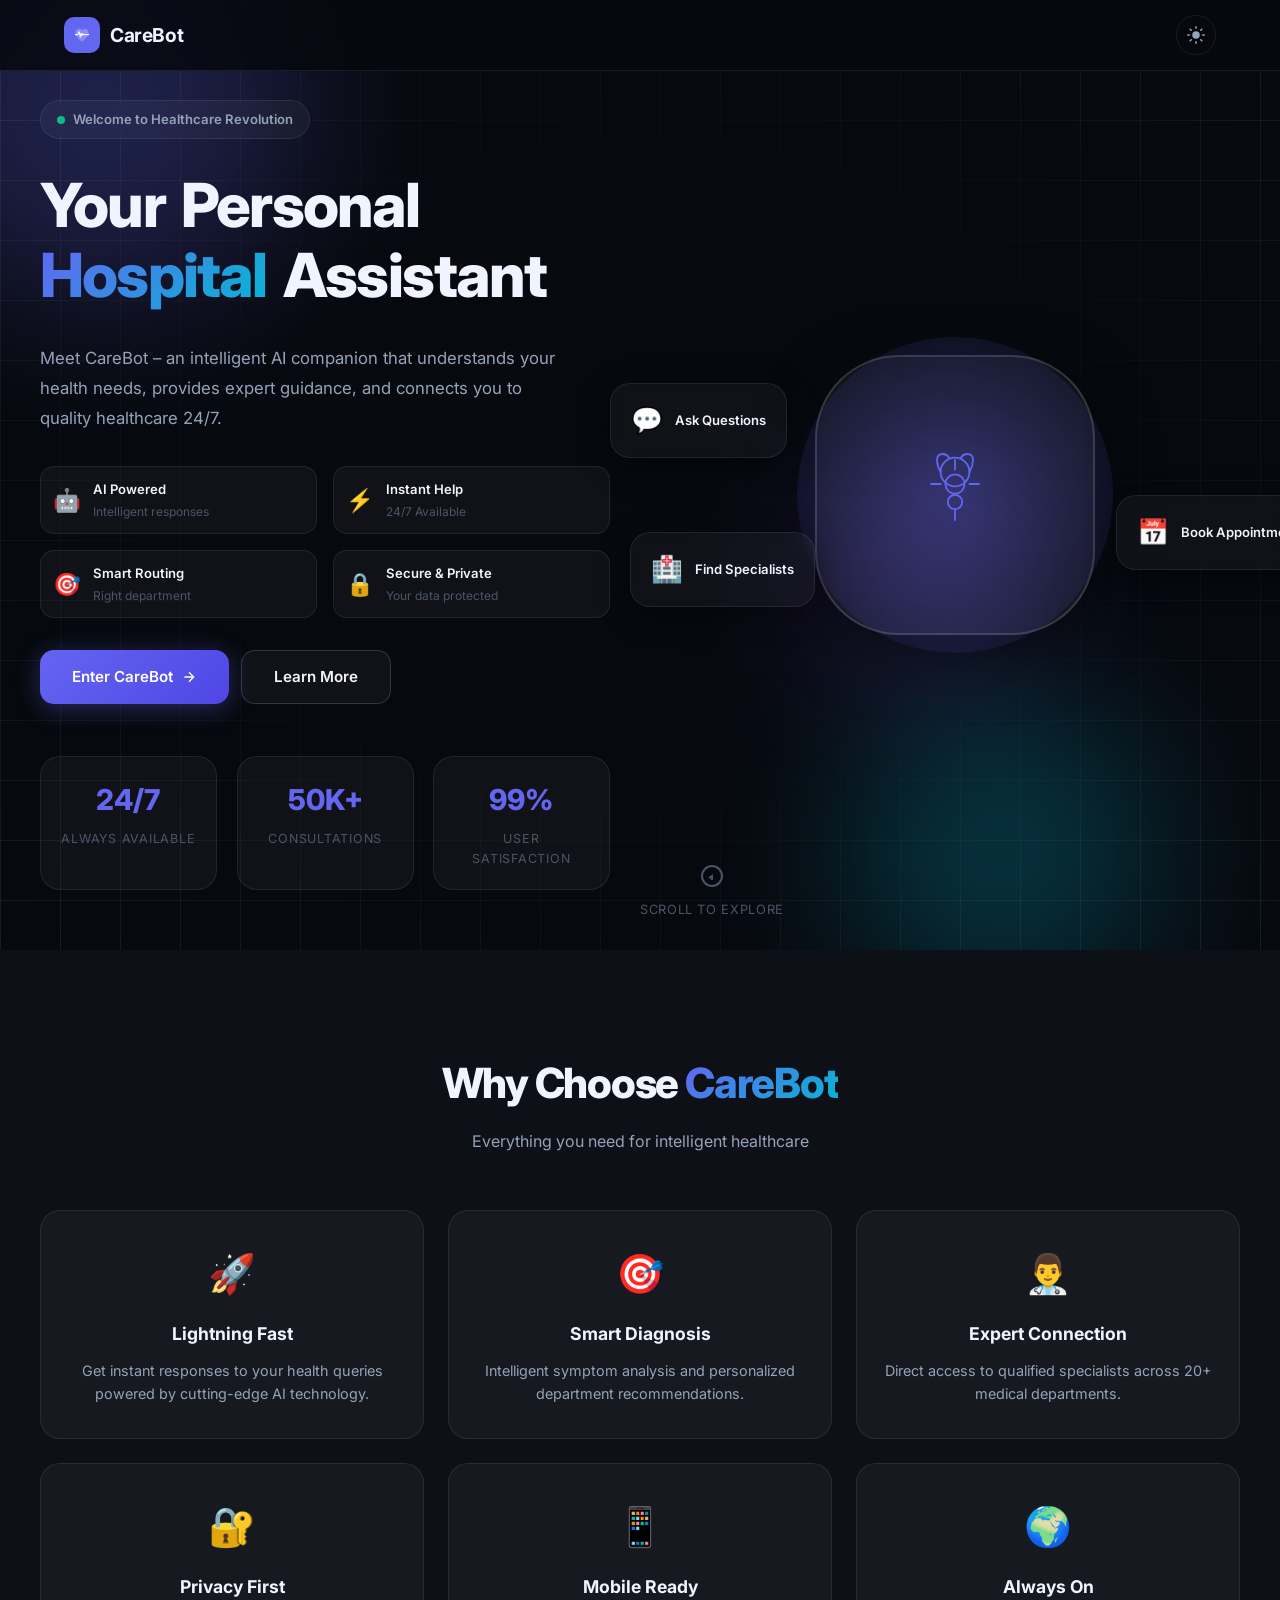
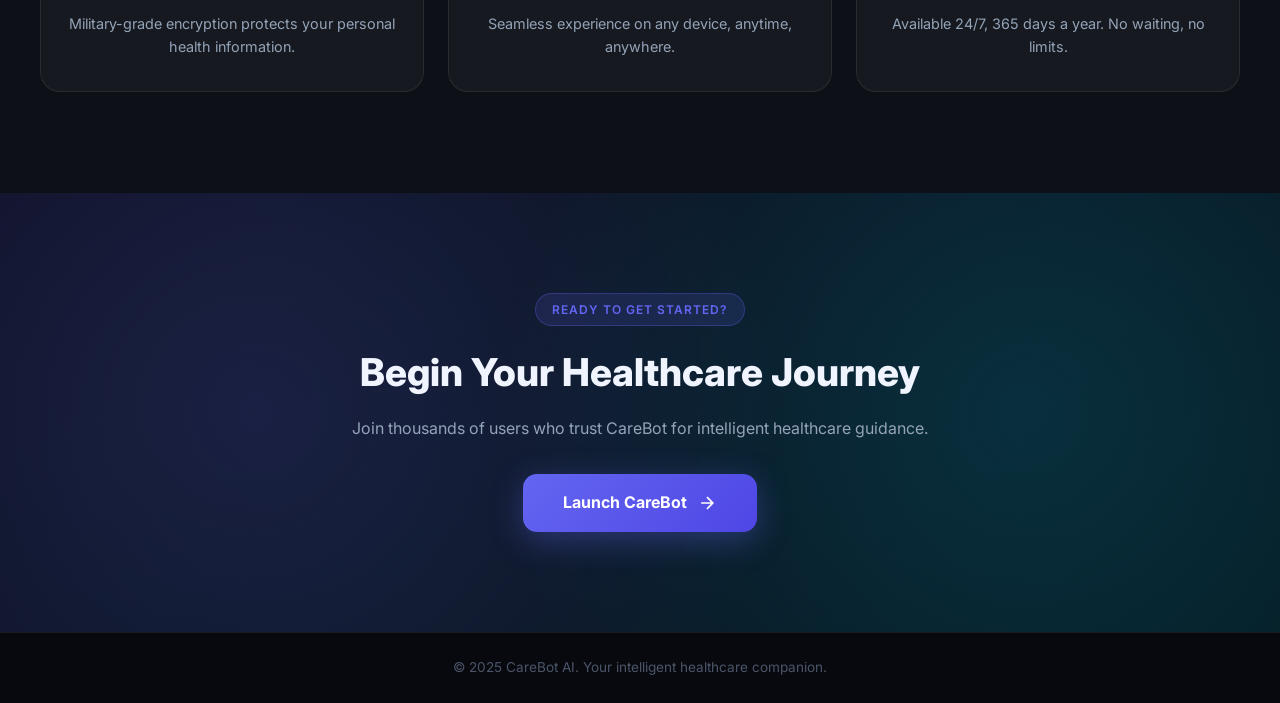
==== commit d13abacd: "first commit" ====
--- a/welcome.html
+++ b/welcome.html
@@ -12,7 +12,7 @@
   <link rel="preconnect" href="https://fonts.googleapis.com" />
   <link rel="preconnect" href="https://fonts.gstatic.com" crossorigin />
   <link href="https://fonts.googleapis.com/css2?family=Inter:wght@300;400;500;600;700;800&display=swap" rel="stylesheet" />
-  <link rel="stylesheet" href="welcome-style.css" />
+  <link rel="stylesheet" href="welcome.css" />
 </head>
 <body>
 
--- a/welcome.css
+++ b/welcome.css
@@ -0,0 +1,986 @@
+/* ─── DESIGN TOKENS ─── */
+:root {
+  --transition: 0.3s ease;
+  --transition-smooth: 0.5s cubic-bezier(0.34, 1.56, 0.64, 1);
+  --radius-sm: 8px;
+  --radius-md: 14px;
+  --radius-lg: 20px;
+  --radius-xl: 28px;
+  --primary: #6366f1;
+  --primary-glow: rgba(99,102,241,0.35);
+  --accent: #06b6d4;
+  --success: #10b981;
+  --danger: #ef4444;
+}
+
+/* ─── DARK THEME ─── */
+[data-theme="dark"] {
+  --bg: #07090f;
+  --bg-2: #0d1117;
+  --bg-3: #111827;
+  --surface: rgba(255,255,255,0.04);
+  --surface-hover: rgba(255,255,255,0.07);
+  --border: rgba(255,255,255,0.08);
+  --border-strong: rgba(255,255,255,0.15);
+  --text-primary: #f0f4ff;
+  --text-secondary: #94a3b8;
+  --text-muted: #4b5568;
+  --header-bg: rgba(7,9,15,0.85);
+  --card-bg: rgba(255,255,255,0.04);
+  --shadow: 0 8px 32px rgba(0,0,0,0.4);
+  --shadow-lg: 0 20px 60px rgba(0,0,0,0.5);
+}
+
+/* ─── LIGHT THEME ─── */
+[data-theme="light"] {
+  --bg: #f8faff;
+  --bg-2: #f0f4ff;
+  --bg-3: #e8eeff;
+  --surface: rgba(255,255,255,0.85);
+  --surface-hover: rgba(255,255,255,0.95);
+  --border: rgba(99,102,241,0.12);
+  --border-strong: rgba(99,102,241,0.25);
+  --text-primary: #0f172a;
+  --text-secondary: #475569;
+  --text-muted: #94a3b8;
+  --header-bg: rgba(248,250,255,0.9);
+  --card-bg: rgba(255,255,255,0.9);
+  --shadow: 0 4px 20px rgba(99,102,241,0.1);
+  --shadow-lg: 0 12px 48px rgba(99,102,241,0.15);
+}
+
+/* ─── RESET ─── */
+*, *::before, *::after { box-sizing: border-box; margin: 0; padding: 0; }
+
+html { scroll-behavior: smooth; }
+
+body {
+  font-family: 'Inter', -apple-system, BlinkMacSystemFont, sans-serif;
+  background: var(--bg);
+  color: var(--text-primary);
+  line-height: 1.6;
+  transition: background var(--transition), color var(--transition);
+  overflow-x: hidden;
+}
+
+::-webkit-scrollbar { width: 6px; }
+::-webkit-scrollbar-track { background: transparent; }
+::-webkit-scrollbar-thumb { background: var(--border-strong); border-radius: 999px; }
+
+/* ─── HEADER ─── */
+.welcome-header {
+  position: fixed;
+  top: 0; left: 0; right: 0;
+  z-index: 100;
+  background: var(--header-bg);
+  backdrop-filter: blur(20px);
+  -webkit-backdrop-filter: blur(20px);
+  border-bottom: 1px solid var(--border);
+  transition: background var(--transition);
+}
+
+.header-inner {
+  max-width: 1200px;
+  margin: 0 auto;
+  padding: 0 24px;
+  height: 70px;
+  display: flex;
+  align-items: center;
+  justify-content: space-between;
+}
+
+.logo {
+  display: flex;
+  align-items: center;
+  gap: 10px;
+  text-decoration: none;
+  color: var(--text-primary);
+}
+
+.logo-icon {
+  width: 36px; height: 36px;
+  background: var(--primary);
+  border-radius: 10px;
+  display: flex; align-items: center; justify-content: center;
+  color: white;
+}
+
+.logo-icon svg { width: 20px; height: 20px; }
+
+.logo-text {
+  font-size: 1.2rem;
+  font-weight: 700;
+  letter-spacing: -0.02em;
+}
+
+/* ─── THEME TOGGLE ─── */
+.theme-toggle {
+  background: transparent;
+  border: 1px solid var(--border);
+  border-radius: 50%;
+  cursor: pointer;
+  display: flex;
+  align-items: center;
+  justify-content: center;
+  color: var(--text-secondary);
+  transition: all var(--transition);
+  width: 40px;
+  height: 40px;
+  position: relative;
+}
+
+.theme-toggle:hover {
+  border-color: var(--border-strong);
+  background: var(--surface-hover);
+  color: var(--text-primary);
+}
+
+.theme-icon {
+  position: absolute;
+  display: flex;
+  align-items: center;
+  justify-content: center;
+  transition: opacity var(--transition), transform var(--transition);
+  width: 18px; height: 18px;
+}
+
+.theme-icon svg { width: 100%; height: 100%; }
+
+[data-theme="dark"] .theme-icon.sun { opacity: 1; transform: rotate(0) scale(1); }
+[data-theme="dark"] .theme-icon.moon { opacity: 0; transform: rotate(-90deg) scale(0); }
+[data-theme="light"] .theme-icon.sun { opacity: 0; transform: rotate(90deg) scale(0); }
+[data-theme="light"] .theme-icon.moon { opacity: 1; transform: rotate(0) scale(1); }
+
+/* ─── WELCOME CONTAINER ─── */
+.welcome-container {
+  min-height: 100vh;
+  padding: 100px 24px 60px;
+  position: relative;
+  overflow: hidden;
+  display: flex;
+  align-items: center;
+  justify-content: center;
+}
+
+.animated-bg {
+  position: absolute;
+  inset: 0;
+  pointer-events: none;
+}
+
+/* ─── ORBS ─── */
+.orb {
+  position: absolute;
+  border-radius: 50%;
+  filter: blur(80px);
+  opacity: 0.25;
+  animation: float 8s ease-in-out infinite;
+}
+
+.orb-1 {
+  width: 400px; height: 400px;
+  background: var(--primary);
+  top: -100px; left: -100px;
+  animation-delay: 0s;
+}
+
+.orb-2 {
+  width: 300px; height: 300px;
+  background: var(--accent);
+  bottom: -50px; right: 10%;
+  animation-delay: 2s;
+}
+
+.orb-3 {
+  width: 200px; height: 200px;
+  background: #8b5cf6;
+  top: 50%; right: 20%;
+  animation-delay: 4s;
+}
+
+[data-theme="light"] .orb { opacity: 0.12; }
+
+@keyframes float {
+  0%, 100% { transform: translateY(0) scale(1); }
+  50% { transform: translateY(-30px) scale(1.05); }
+}
+
+.grid-overlay {
+  position: absolute;
+  inset: 0;
+  background-image:
+    linear-gradient(var(--border) 1px, transparent 1px),
+    linear-gradient(90deg, var(--border) 1px, transparent 1px);
+  background-size: 60px 60px;
+  mask-image: radial-gradient(ellipse at center, transparent 40%, black);
+  -webkit-mask-image: radial-gradient(ellipse at center, transparent 40%, black);
+}
+
+/* ─── PARTICLES CANVAS ─── */
+#particleCanvas {
+  position: absolute;
+  inset: 0;
+  mix-blend-mode: screen;
+}
+
+/* ─── HERO SECTION ─── */
+.welcome-hero {
+  max-width: 1200px;
+  display: grid;
+  grid-template-columns: 1fr 1fr;
+  gap: 60px;
+  align-items: center;
+  position: relative;
+  z-index: 2;
+  margin: 0 auto;
+}
+
+.hero-content {
+  display: flex;
+  flex-direction: column;
+  gap: 32px;
+}
+
+.hero-badge {
+  display: inline-flex;
+  align-items: center;
+  gap: 8px;
+  background: var(--surface);
+  border: 1px solid var(--border);
+  padding: 8px 16px;
+  border-radius: 999px;
+  font-size: 0.82rem;
+  font-weight: 600;
+  color: var(--text-secondary);
+  width: fit-content;
+  backdrop-filter: blur(8px);
+  animation: slideInLeft 0.8s ease both;
+}
+
+@keyframes slideInLeft {
+  from {
+    opacity: 0;
+    transform: translateX(-30px);
+  }
+  to {
+    opacity: 1;
+    transform: translateX(0);
+  }
+}
+
+.pulse-dot {
+  width: 8px; height: 8px;
+  border-radius: 50%;
+  background: var(--success);
+  animation: pulse 2s ease-in-out infinite;
+}
+
+@keyframes pulse {
+  0%, 100% { box-shadow: 0 0 0 0 rgba(16,185,129,0.5); }
+  50% { box-shadow: 0 0 0 6px rgba(16,185,129,0); }
+}
+
+/* ─── HERO TITLE ─── */
+.hero-title {
+  font-size: clamp(2.4rem, 6vw, 3.8rem);
+  font-weight: 800;
+  line-height: 1.15;
+  letter-spacing: -0.03em;
+  word-spacing: 0.1em;
+}
+
+.word {
+  display: inline-block;
+  animation: wordPop 0.6s cubic-bezier(0.34, 1.56, 0.64, 1) both;
+  animation-delay: calc(var(--delay) * 0.15s);
+}
+
+@keyframes wordPop {
+  0% {
+    opacity: 0;
+    transform: translateY(30px) scale(0.8);
+  }
+  100% {
+    opacity: 1;
+    transform: translateY(0) scale(1);
+  }
+}
+
+.gradient-text {
+  background: linear-gradient(135deg, var(--primary), var(--accent));
+  -webkit-background-clip: text;
+  background-clip: text;
+  -webkit-text-fill-color: transparent;
+  animation: gradientShift 4s ease infinite;
+}
+
+@keyframes gradientShift {
+  0%, 100% {
+    filter: hue-rotate(0deg);
+  }
+  50% {
+    filter: hue-rotate(10deg);
+  }
+}
+
+.hero-subtitle {
+  font-size: 1.05rem;
+  color: var(--text-secondary);
+  line-height: 1.8;
+  max-width: 520px;
+  animation: fadeInUp 0.8s ease 0.2s both;
+}
+
+@keyframes fadeInUp {
+  from {
+    opacity: 0;
+    transform: translateY(20px);
+  }
+  to {
+    opacity: 1;
+    transform: translateY(0);
+  }
+}
+
+/* ─── HERO FEATURES ─── */
+.hero-features {
+  display: grid;
+  grid-template-columns: 1fr 1fr;
+  gap: 16px;
+  animation: fadeInUp 0.8s ease 0.3s both;
+}
+
+.feature {
+  display: flex;
+  align-items: center;
+  gap: 12px;
+  padding: 12px;
+  background: var(--surface);
+  border: 1px solid var(--border);
+  border-radius: var(--radius-md);
+  transition: all var(--transition);
+  animation: slideInUp 0.6s ease both;
+  animation-delay: calc(var(--delay) * 0.1s + 0.4s);
+}
+
+@keyframes slideInUp {
+  from {
+    opacity: 0;
+    transform: translateY(20px);
+  }
+  to {
+    opacity: 1;
+    transform: translateY(0);
+  }
+}
+
+.feature:hover {
+  border-color: var(--primary);
+  background: rgba(99,102,241,0.08);
+  transform: translateY(-4px);
+}
+
+.feature-icon {
+  font-size: 1.4rem;
+}
+
+.feature-text h4 {
+  font-size: 0.82rem;
+  font-weight: 600;
+  margin-bottom: 2px;
+}
+
+.feature-text p {
+  font-size: 0.75rem;
+  color: var(--text-muted);
+}
+
+/* ─── BUTTONS ─── */
+.hero-cta {
+  display: flex;
+  gap: 12px;
+  animation: fadeInUp 0.8s ease 0.4s both;
+}
+
+.btn-primary {
+  position: relative;
+  background: linear-gradient(135deg, var(--primary), #4f46e5);
+  color: white;
+  border: none;
+  padding: 14px 32px;
+  border-radius: var(--radius-md);
+  font-size: 0.95rem;
+  font-weight: 600;
+  cursor: pointer;
+  text-decoration: none;
+  display: inline-flex;
+  align-items: center;
+  gap: 8px;
+  transition: all var(--transition);
+  box-shadow: 0 4px 24px var(--primary-glow);
+  overflow: hidden;
+}
+
+.btn-content {
+  position: relative;
+  z-index: 2;
+  display: flex;
+  align-items: center;
+  gap: 8px;
+  transition: all var(--transition);
+}
+
+.btn-content svg {
+  width: 16px;
+  height: 16px;
+  transition: transform var(--transition);
+}
+
+.btn-glow {
+  position: absolute;
+  inset: 0;
+  background: radial-gradient(circle, rgba(255,255,255,0.3) 0%, transparent 70%);
+  opacity: 0;
+  transition: opacity var(--transition);
+}
+
+.btn-primary:hover {
+  transform: translateY(-3px);
+  box-shadow: 0 12px 36px var(--primary-glow);
+}
+
+.btn-primary:hover .btn-content svg {
+  transform: translateX(4px);
+}
+
+.btn-primary:active {
+  transform: translateY(-1px);
+}
+
+.btn-outline {
+  background: var(--surface);
+  color: var(--text-primary);
+  border: 1px solid var(--border-strong);
+  padding: 14px 32px;
+  border-radius: var(--radius-md);
+  font-size: 0.95rem;
+  font-weight: 600;
+  cursor: pointer;
+  text-decoration: none;
+  display: inline-flex;
+  align-items: center;
+  gap: 8px;
+  transition: all var(--transition);
+  backdrop-filter: blur(8px);
+}
+
+.btn-outline:hover {
+  background: var(--surface-hover);
+  border-color: var(--primary);
+  transform: translateY(-3px);
+}
+
+/* ─── HERO STATS ─── */
+.hero-stats {
+  display: grid;
+  grid-template-columns: repeat(3, 1fr);
+  gap: 20px;
+  margin-top: 20px;
+}
+
+.stat-card {
+  padding: 20px;
+  background: var(--surface);
+  border: 1px solid var(--border);
+  border-radius: var(--radius-lg);
+  text-align: center;
+  transition: all var(--transition);
+  animation: scaleIn 0.6s cubic-bezier(0.34, 1.56, 0.64, 1) both;
+  animation-delay: calc(var(--delay) * 0.1s + 0.5s);
+}
+
+@keyframes scaleIn {
+  from {
+    opacity: 0;
+    transform: scale(0.8);
+  }
+  to {
+    opacity: 1;
+    transform: scale(1);
+  }
+}
+
+.stat-card:hover {
+  border-color: var(--primary);
+  transform: translateY(-4px);
+  box-shadow: var(--shadow);
+}
+
+.stat-value {
+  font-size: 1.8rem;
+  font-weight: 800;
+  color: var(--primary);
+  margin-bottom: 6px;
+}
+
+.stat-label {
+  font-size: 0.78rem;
+  color: var(--text-muted);
+  text-transform: uppercase;
+  letter-spacing: 0.06em;
+}
+
+/* ─── HERO VISUAL ─── */
+.hero-visual {
+  display: flex;
+  align-items: center;
+  justify-content: center;
+  position: relative;
+  perspective: 1000px;
+}
+
+.ai-avatar {
+  width: 280px;
+  height: 280px;
+  border-radius: 30%;
+  background: var(--card-bg);
+  border: 2px solid var(--border-strong);
+  display: flex;
+  align-items: center;
+  justify-content: center;
+  position: relative;
+  box-shadow: var(--shadow-lg);
+  animation: floatUp 3s ease-in-out infinite;
+}
+
+@keyframes floatUp {
+  0%, 100% { transform: translateY(0) rotateZ(0deg); }
+  50% { transform: translateY(-20px) rotateZ(2deg); }
+}
+
+.avatar-glow {
+  position: absolute;
+  inset: -20px;
+  border-radius: 50%;
+  background: radial-gradient(circle, var(--primary-glow), transparent);
+  animation: glowPulse 3s ease-in-out infinite;
+}
+
+@keyframes glowPulse {
+  0%, 100% { opacity: 0.5; transform: scale(1); }
+  50% { opacity: 0.8; transform: scale(1.1); }
+}
+
+.avatar-inner {
+  position: relative;
+  z-index: 2;
+  color: var(--primary);
+  font-size: 3rem;
+  animation: rotate 20s linear infinite;
+}
+
+@keyframes rotate {
+  0% { transform: rotateZ(0deg); }
+  100% { transform: rotateZ(360deg); }
+}
+
+.avatar-inner svg {
+  width: 120px;
+  height: 120px;
+  stroke: currentColor;
+}
+
+.avatar-scan {
+  position: absolute;
+  inset: 0;
+  border-radius: 30%;
+  border: 2px solid var(--primary);
+  opacity: 0;
+  animation: scanLine 2s ease-in-out infinite;
+}
+
+@keyframes scanLine {
+  0%, 100% { opacity: 0; }
+  50% { opacity: 1; }
+}
+
+/* ─── FLOATING CARDS ─── */
+.floating-cards {
+  position: absolute;
+  width: 100%;
+  height: 100%;
+}
+
+.card {
+  position: absolute;
+  background: var(--card-bg);
+  border: 1px solid var(--border);
+  border-radius: var(--radius-lg);
+  padding: 16px 20px;
+  display: flex;
+  align-items: center;
+  gap: 12px;
+  box-shadow: var(--shadow);
+  backdrop-filter: blur(8px);
+  animation: floatCard 4s ease-in-out infinite;
+}
+
+@keyframes floatCard {
+  0%, 100% { transform: translateY(0) rotateZ(0deg); }
+  50% { transform: translateY(-15px) rotateZ(1deg); }
+}
+
+.card-1 {
+  top: 10%;
+  left: -60px;
+  animation-delay: calc(var(--delay) * 0.1s);
+}
+
+.card-2 {
+  top: 50%;
+  right: -80px;
+  animation-delay: calc(var(--delay) * 0.1s);
+}
+
+.card-3 {
+  bottom: 10%;
+  left: -40px;
+  animation-delay: calc(var(--delay) * 0.1s);
+}
+
+.card-icon {
+  font-size: 1.6rem;
+}
+
+.card-text {
+  font-size: 0.82rem;
+  font-weight: 600;
+  white-space: nowrap;
+}
+
+/* ─── SCROLL INDICATOR ─── */
+.scroll-indicator {
+  position: absolute;
+  bottom: 30px;
+  left: 50%;
+  transform: translateX(-50%);
+  display: flex;
+  flex-direction: column;
+  align-items: center;
+  gap: 12px;
+  animation: fadeInDown 1s ease 1s both;
+}
+
+@keyframes fadeInDown {
+  from {
+    opacity: 0;
+    transform: translateY(-20px);
+  }
+  to {
+    opacity: 1;
+    transform: translateY(0);
+  }
+}
+
+.scroll-icon {
+  width: 24px;
+  height: 24px;
+  color: var(--text-muted);
+  animation: scrollBounce 2s ease-in-out infinite;
+}
+
+@keyframes scrollBounce {
+  0%, 20%, 50%, 80%, 100% { transform: translateY(0); }
+  40% { transform: translateY(8px); }
+  60% { transform: translateY(4px); }
+}
+
+.scroll-indicator span {
+  font-size: 0.8rem;
+  color: var(--text-muted);
+  letter-spacing: 0.05em;
+  text-transform: uppercase;
+}
+
+/* ─── FEATURES SECTION ─── */
+.features-section {
+  padding: 100px 24px;
+  background: var(--bg-2);
+}
+
+.section-inner {
+  max-width: 1200px;
+  margin: 0 auto;
+}
+
+.section-header {
+  text-align: center;
+  margin-bottom: 56px;
+}
+
+.section-header h2 {
+  font-size: clamp(1.8rem, 4vw, 2.6rem);
+  font-weight: 800;
+  letter-spacing: -0.03em;
+  margin-bottom: 12px;
+}
+
+.section-header p {
+  color: var(--text-secondary);
+  font-size: 1rem;
+}
+
+.features-grid {
+  display: grid;
+  grid-template-columns: repeat(auto-fit, minmax(300px, 1fr));
+  gap: 24px;
+}
+
+.feature-card {
+  background: var(--card-bg);
+  border: 1px solid var(--border);
+  border-radius: var(--radius-lg);
+  padding: 32px 24px;
+  text-align: center;
+  transition: all var(--transition);
+  animation: popIn 0.6s cubic-bezier(0.34, 1.56, 0.64, 1) both;
+  animation-delay: calc(var(--delay) * 0.1s);
+  position: relative;
+  overflow: hidden;
+}
+
+@keyframes popIn {
+  0% {
+    opacity: 0;
+    transform: scale(0.8) translateY(20px);
+  }
+  100% {
+    opacity: 1;
+    transform: scale(1) translateY(0);
+  }
+}
+
+.feature-card::before {
+  content: '';
+  position: absolute;
+  inset: 0;
+  background: linear-gradient(135deg, var(--primary-glow), transparent);
+  opacity: 0;
+  transition: opacity var(--transition);
+  pointer-events: none;
+}
+
+.feature-card:hover {
+  border-color: var(--primary);
+  transform: translateY(-8px);
+  box-shadow: var(--shadow);
+}
+
+.feature-card:hover::before {
+  opacity: 1;
+}
+
+.feature-card-icon {
+  font-size: 2.4rem;
+  margin-bottom: 16px;
+  display: inline-block;
+  animation: iconBounce 2s ease-in-out infinite;
+}
+
+.feature-card:hover .feature-card-icon {
+  animation: none;
+  animation: iconRotate 0.6s ease-in-out;
+}
+
+@keyframes iconBounce {
+  0%, 100% { transform: translateY(0); }
+  50% { transform: translateY(-8px); }
+}
+
+@keyframes iconRotate {
+  0% { transform: rotateZ(0deg); }
+  100% { transform: rotateZ(360deg); }
+}
+
+.feature-card h3 {
+  font-size: 1.1rem;
+  font-weight: 700;
+  margin-bottom: 10px;
+  position: relative;
+  z-index: 1;
+}
+
+.feature-card p {
+  color: var(--text-secondary);
+  font-size: 0.9rem;
+  line-height: 1.65;
+  position: relative;
+  z-index: 1;
+}
+
+/* ─── CTA SECTION ─── */
+.cta-section {
+  padding: 100px 24px;
+  background: linear-gradient(135deg, rgba(99,102,241,0.1), rgba(6,182,212,0.1));
+  position: relative;
+  overflow: hidden;
+}
+
+.cta-section::before {
+  content: '';
+  position: absolute;
+  inset: 0;
+  background: radial-gradient(circle at 20% 50%, rgba(99,102,241,0.15) 0%, transparent 50%),
+              radial-gradient(circle at 80% 50%, rgba(6,182,212,0.15) 0%, transparent 50%);
+  pointer-events: none;
+}
+
+.cta-content {
+  max-width: 600px;
+  margin: 0 auto;
+  text-align: center;
+  position: relative;
+  z-index: 1;
+  animation: fadeInUp 0.8s ease both;
+}
+
+.cta-badge {
+  display: inline-block;
+  background: rgba(99,102,241,0.15);
+  color: var(--primary);
+  border: 1px solid rgba(99,102,241,0.3);
+  padding: 6px 16px;
+  border-radius: 999px;
+  font-size: 0.75rem;
+  font-weight: 600;
+  text-transform: uppercase;
+  letter-spacing: 0.08em;
+  margin-bottom: 16px;
+}
+
+.cta-content h2 {
+  font-size: clamp(1.8rem, 4vw, 2.4rem);
+  font-weight: 800;
+  margin-bottom: 12px;
+}
+
+.cta-content p {
+  color: var(--text-secondary);
+  font-size: 1rem;
+  margin-bottom: 32px;
+  line-height: 1.7;
+}
+
+.cta-buttons {
+  display: flex;
+  gap: 12px;
+  justify-content: center;
+  flex-wrap: wrap;
+}
+
+.btn-large {
+  background: linear-gradient(135deg, var(--primary), #4f46e5);
+  color: white;
+  border: none;
+  padding: 16px 40px;
+  border-radius: var(--radius-md);
+  font-size: 1rem;
+  font-weight: 700;
+  cursor: pointer;
+  text-decoration: none;
+  display: inline-flex;
+  align-items: center;
+  gap: 10px;
+  transition: all var(--transition-smooth);
+  box-shadow: 0 8px 32px var(--primary-glow);
+  position: relative;
+  overflow: hidden;
+}
+
+.btn-large::before {
+  content: '';
+  position: absolute;
+  inset: 0;
+  background: radial-gradient(circle, rgba(255,255,255,0.3), transparent);
+  opacity: 0;
+  transition: opacity var(--transition);
+}
+
+.btn-large:hover {
+  transform: translateY(-4px);
+  box-shadow: 0 16px 48px var(--primary-glow);
+}
+
+.btn-large:hover::before {
+  opacity: 1;
+}
+
+.btn-large svg {
+  width: 20px;
+  height: 20px;
+  transition: transform var(--transition);
+}
+
+.btn-large:hover svg {
+  transform: translateX(4px);
+}
+
+/* ─── FOOTER ─── */
+.welcome-footer {
+  padding: 24px;
+  text-align: center;
+  border-top: 1px solid var(--border);
+  color: var(--text-muted);
+  font-size: 0.85rem;
+}
+
+/* ─── RESPONSIVE ─── */
+@media (max-width: 900px) {
+  .welcome-hero {
+    grid-template-columns: 1fr;
+    gap: 40px;
+  }
+
+  .hero-visual {
+    display: none;
+  }
+
+  .hero-stats {
+    grid-template-columns: repeat(auto-fit, minmax(120px, 1fr));
+  }
+}
+
+@media (max-width: 600px) {
+  .header-inner {
+    padding: 0 16px;
+  }
+
+  .welcome-container {
+    padding: 80px 16px 40px;
+  }
+
+  .hero-title {
+    font-size: 1.8rem;
+  }
+
+  .hero-features {
+    grid-template-columns: 1fr;
+  }
+
+  .hero-cta {
+    flex-direction: column;
+  }
+
+  .btn-primary, .btn-outline {
+    width: 100%;
+    justify-content: center;
+  }
+
+  .hero-stats {
+    grid-template-columns: 1fr;
+  }
+
+  .features-grid {
+    grid-template-columns: 1fr;
+  }
+}
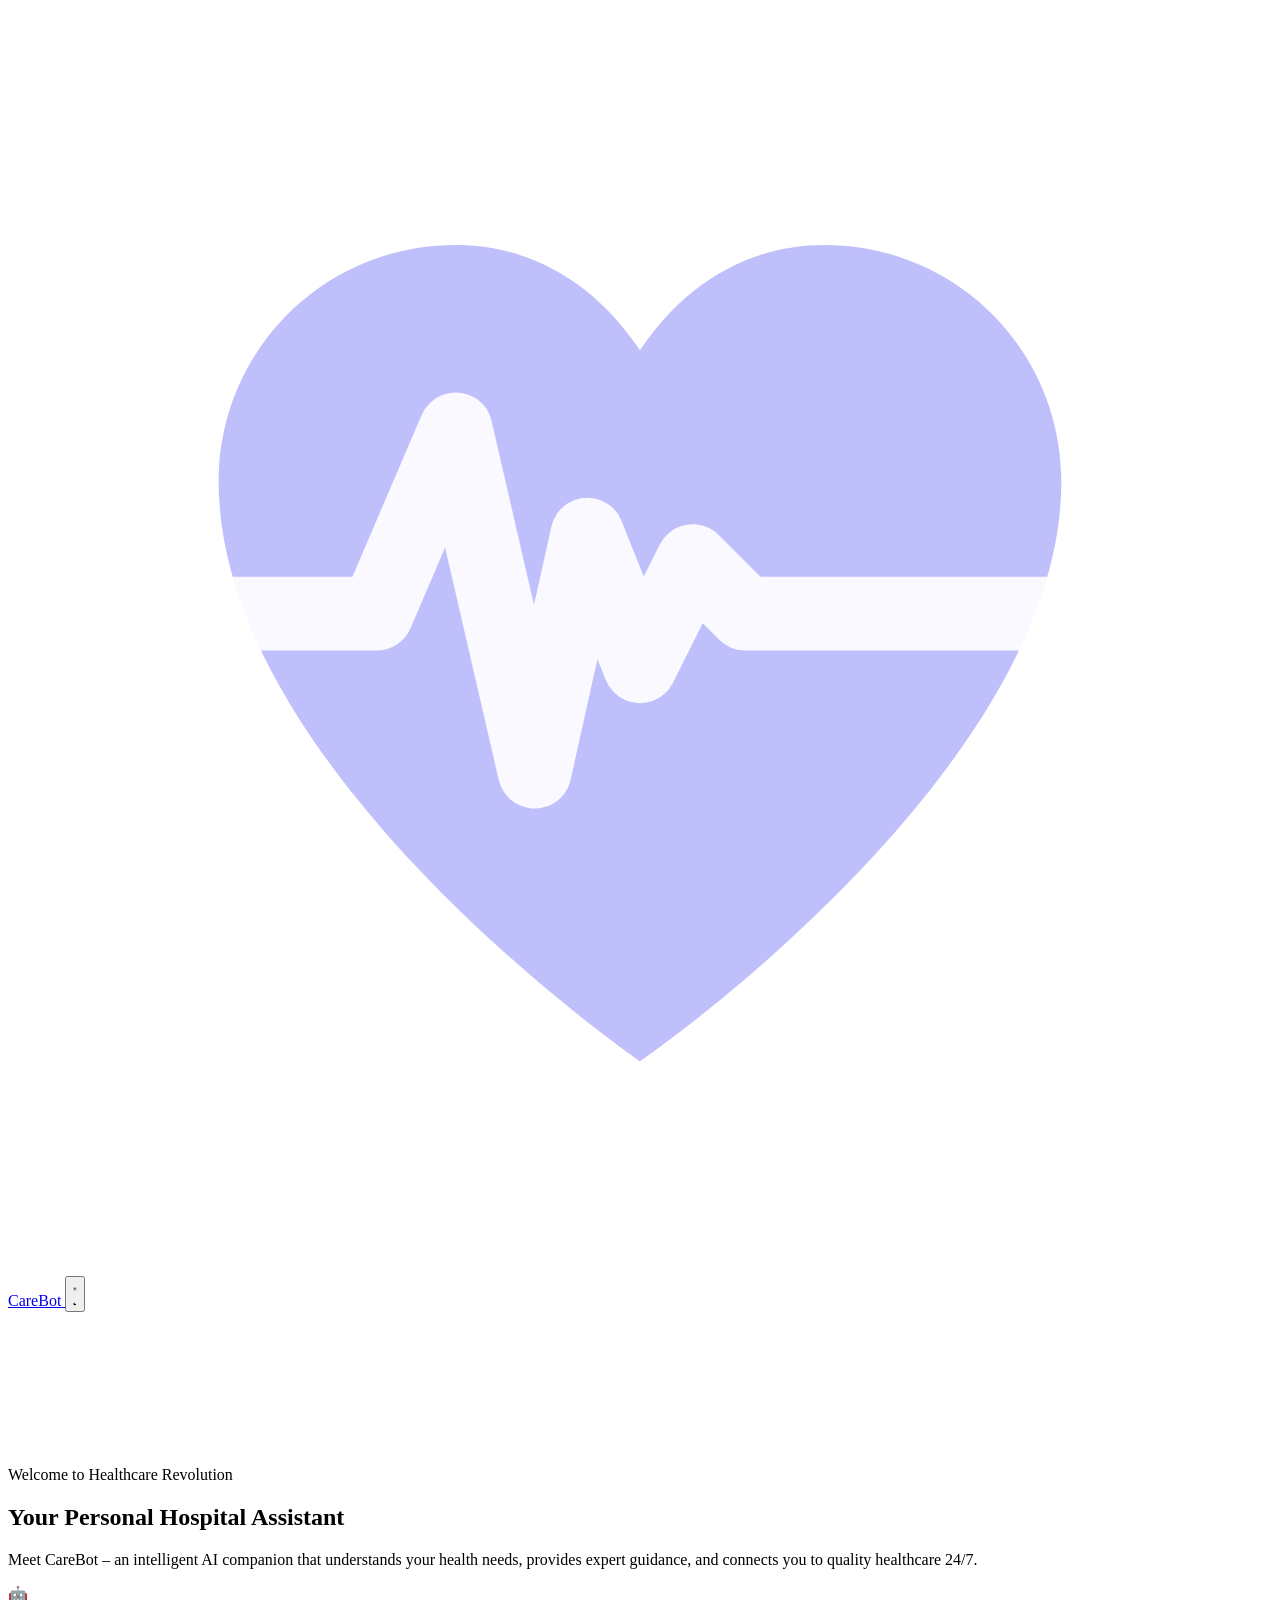
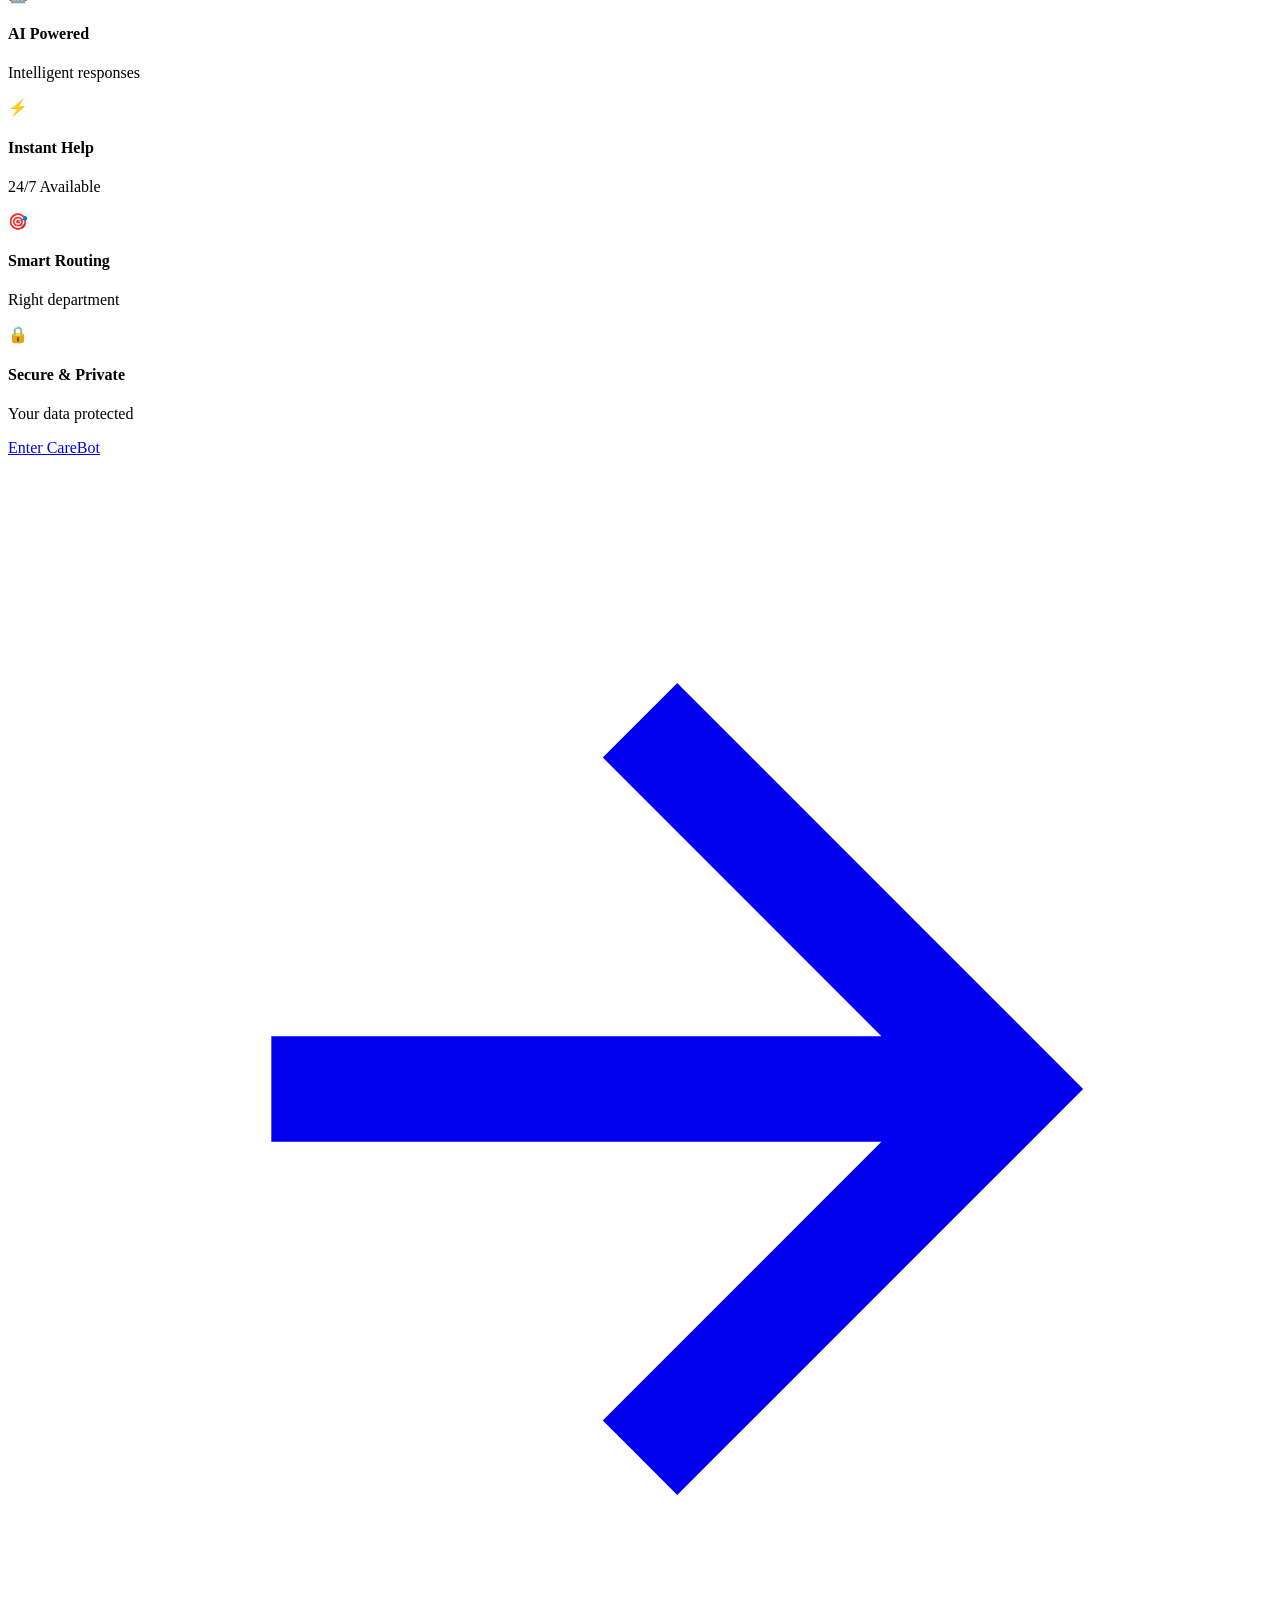
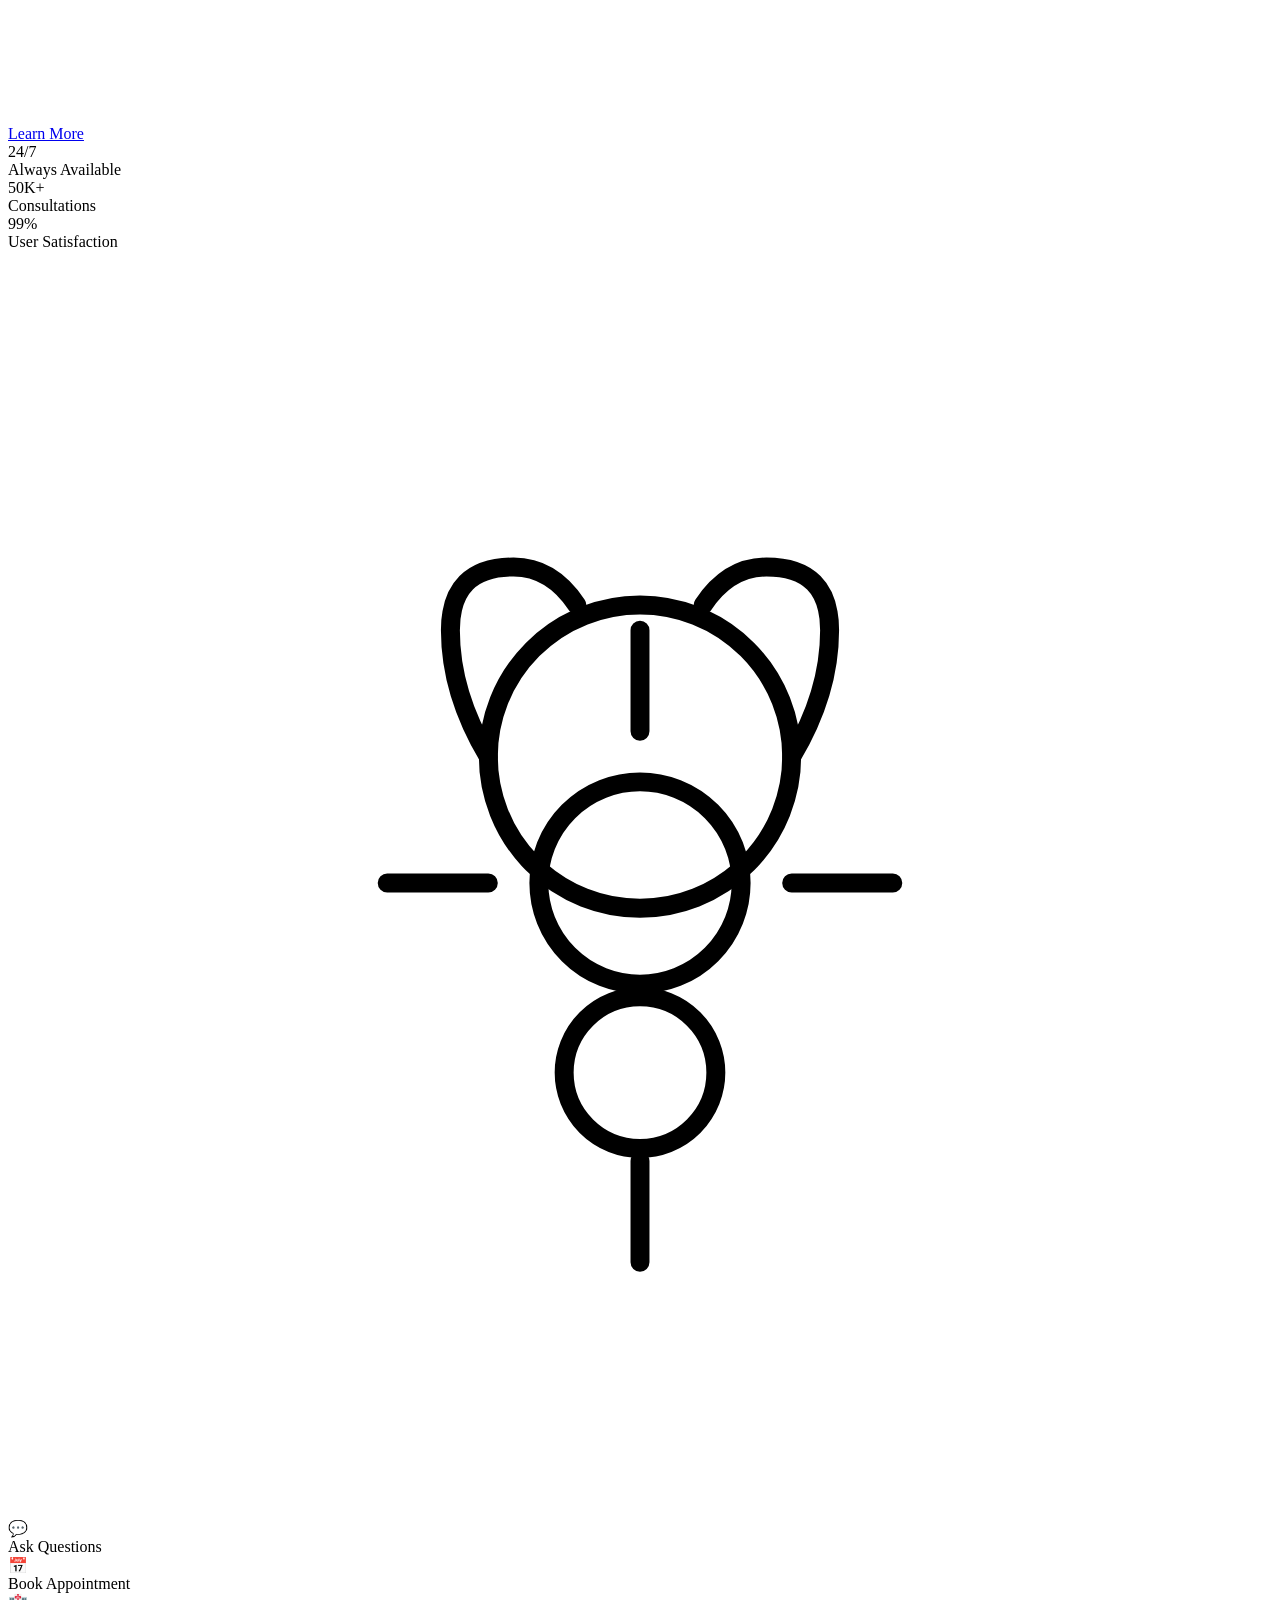
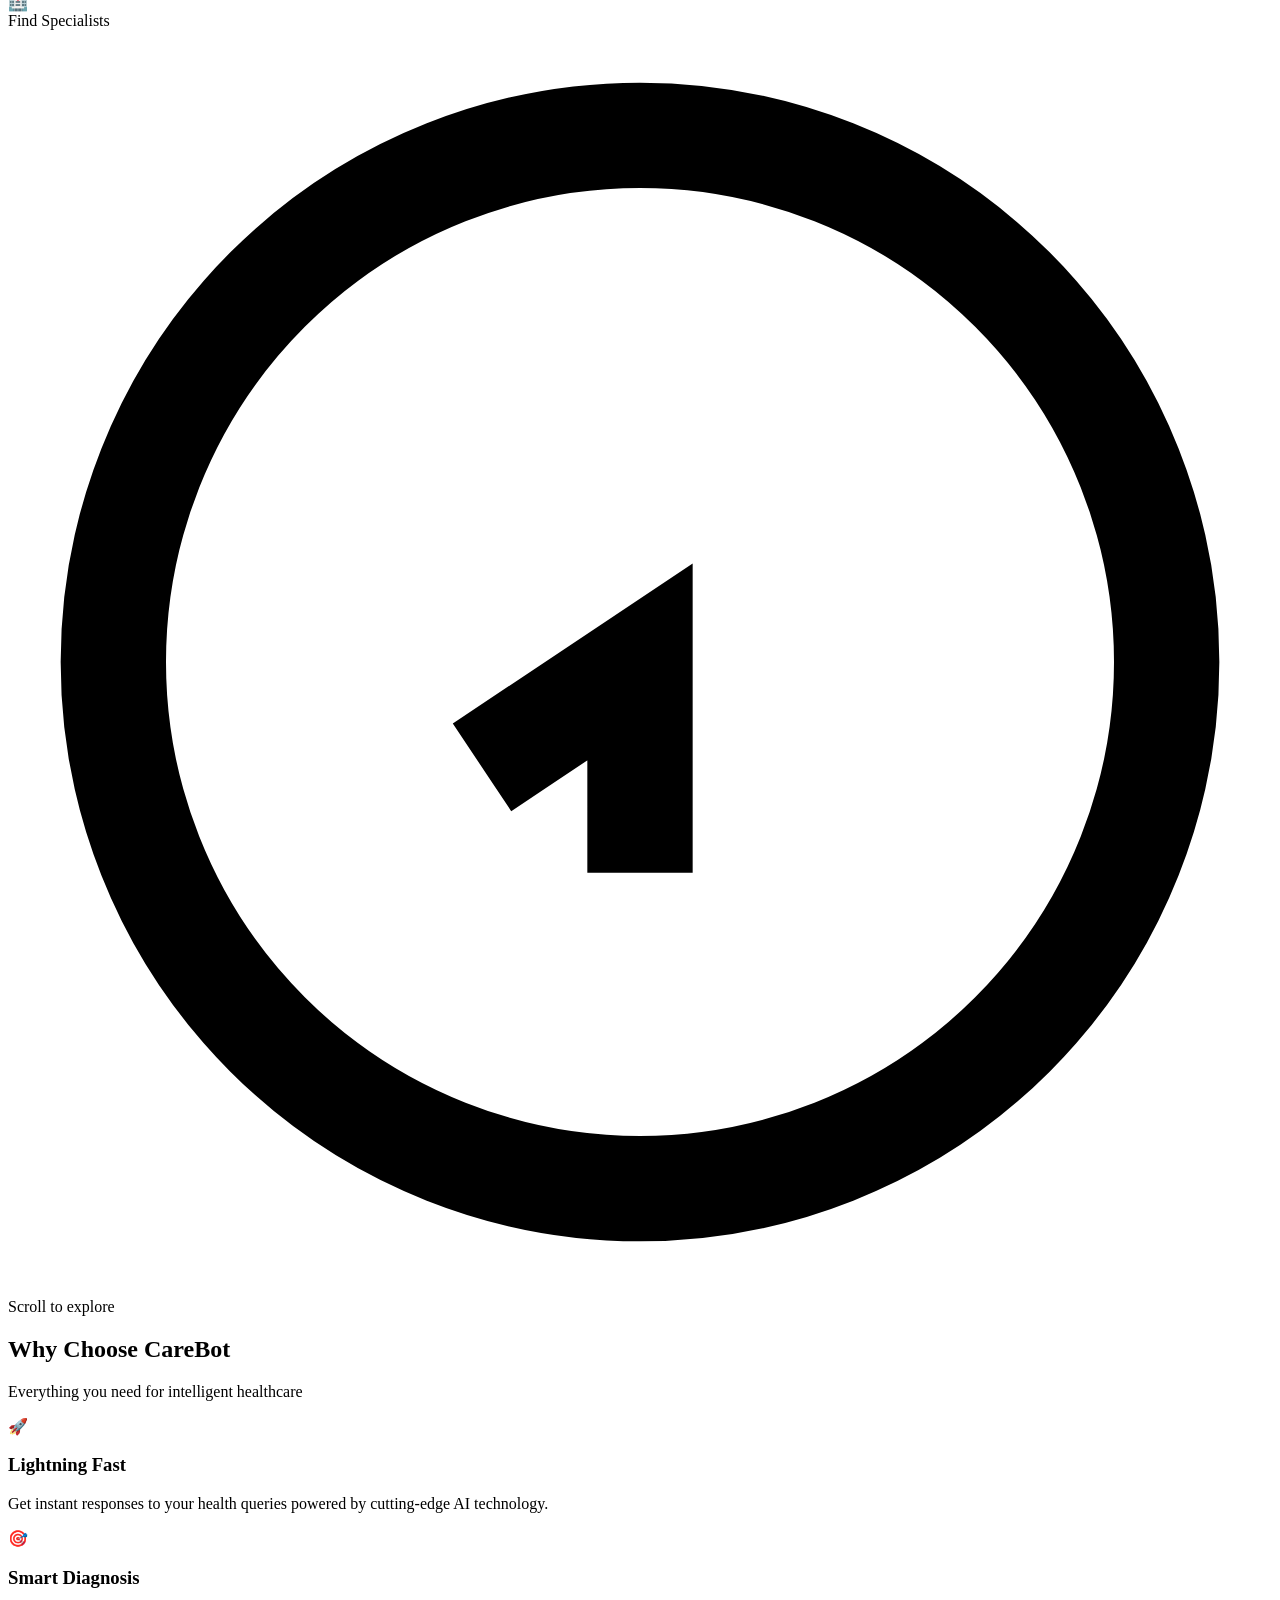
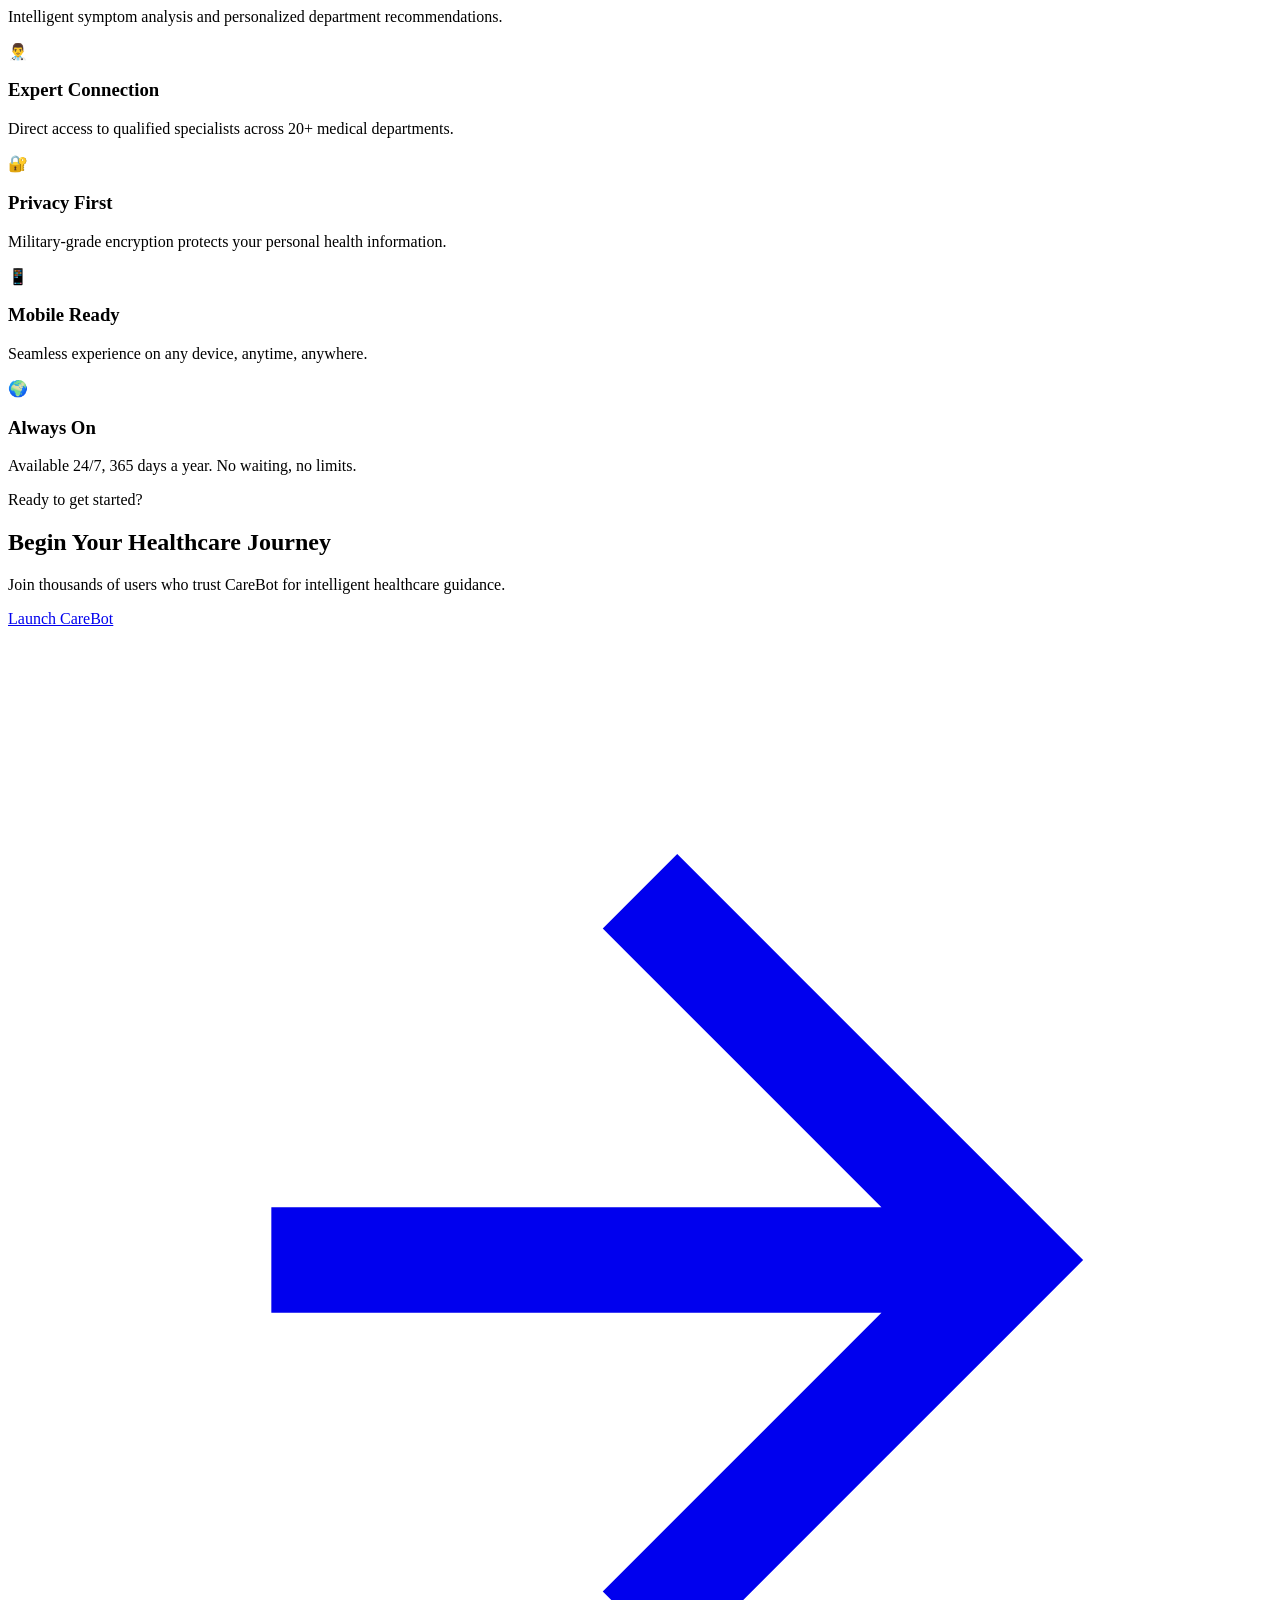
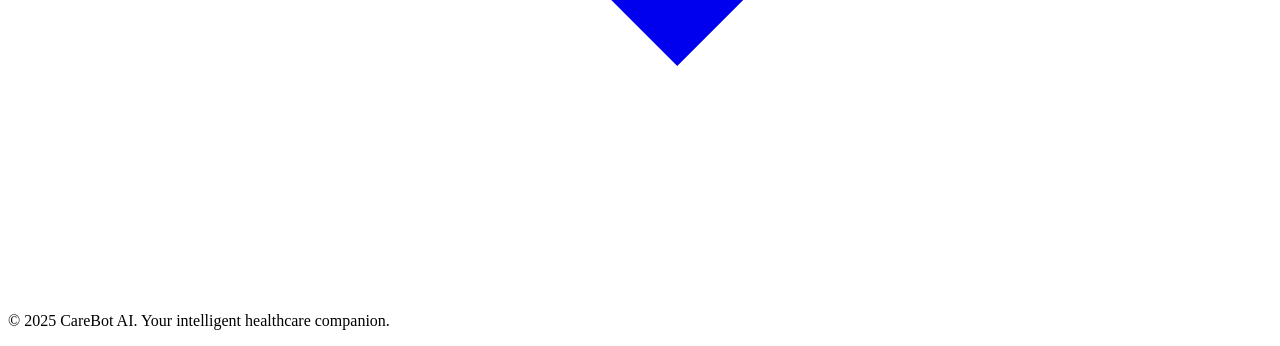
==== commit ec676007: "first commit" ====
--- a/welcome.html
+++ b/welcome.html
@@ -12,7 +12,7 @@
   <link rel="preconnect" href="https://fonts.googleapis.com" />
   <link rel="preconnect" href="https://fonts.gstatic.com" crossorigin />
   <link href="https://fonts.googleapis.com/css2?family=Inter:wght@300;400;500;600;700;800&display=swap" rel="stylesheet" />
-  <link rel="stylesheet" href="welcome.css" />
+  <link rel="stylesheet" href="welcome-style.css" />
 </head>
 <body>
 
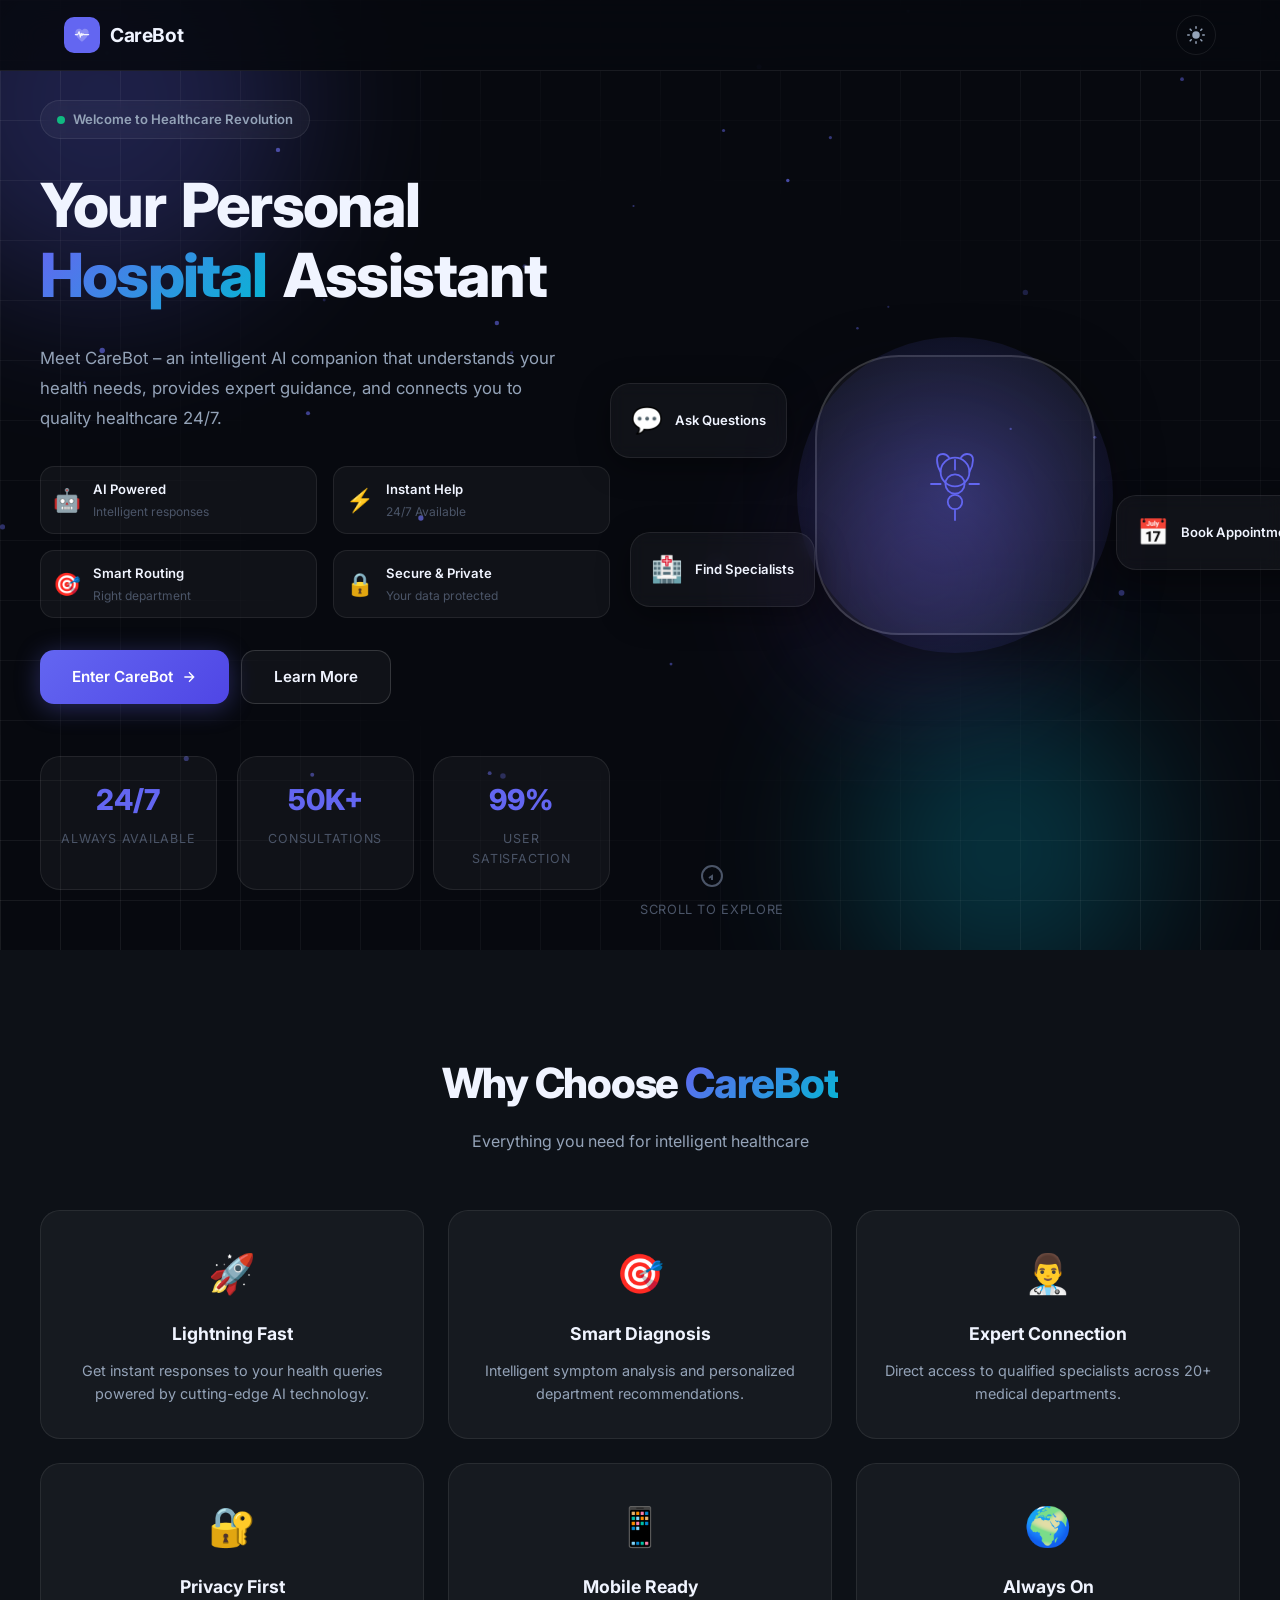
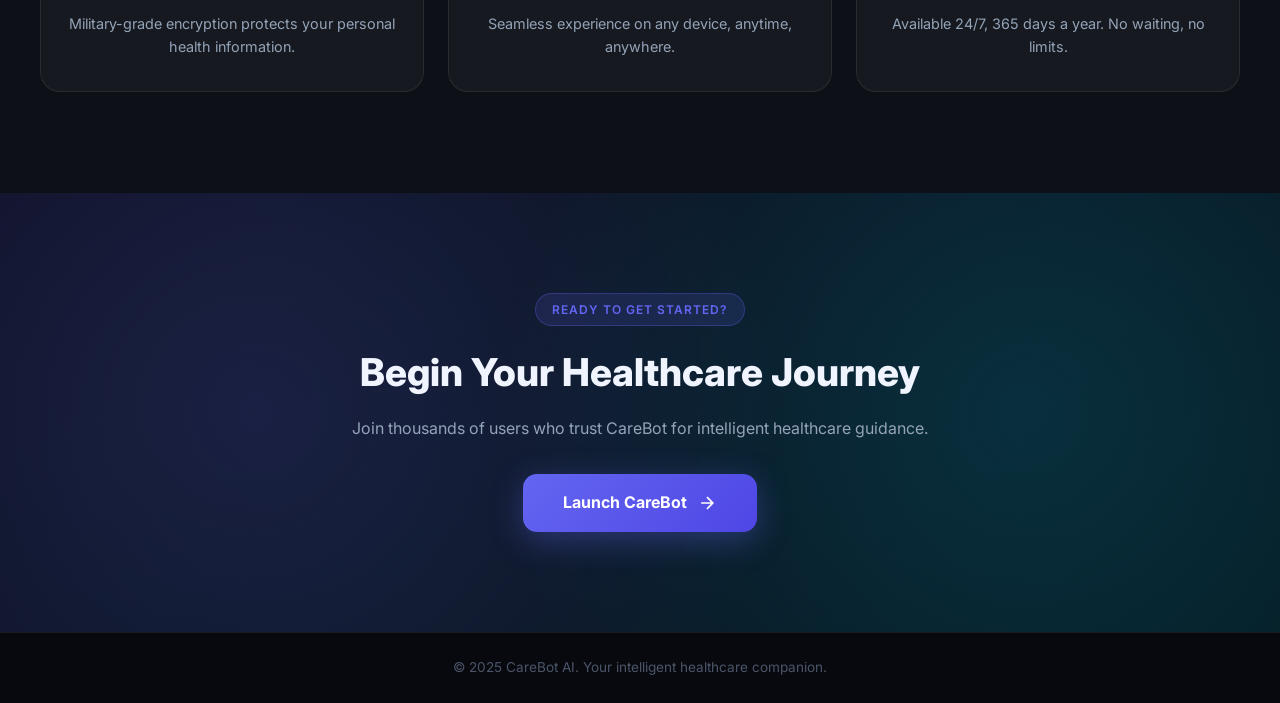
==== commit 43466330: "first commit" ====
--- a/welcome.html
+++ b/welcome.html
@@ -12,7 +12,7 @@
   <link rel="preconnect" href="https://fonts.googleapis.com" />
   <link rel="preconnect" href="https://fonts.gstatic.com" crossorigin />
   <link href="https://fonts.googleapis.com/css2?family=Inter:wght@300;400;500;600;700;800&display=swap" rel="stylesheet" />
-  <link rel="stylesheet" href="welcome-style.css" />
+  <link rel="stylesheet" href="welcome.css" />
 </head>
 <body>
 
@@ -241,6 +241,6 @@
     <p>&copy; 2025 CareBot AI. Your intelligent healthcare companion.</p>
   </footer>
 
-  <script src="welcome-script.js"></script>
+  <script src="welcome.js"></script>
 </body>
 </html>
--- a/welcome.css
+++ b/welcome.css
@@ -0,0 +1,986 @@
+/* ─── DESIGN TOKENS ─── */
+:root {
+  --transition: 0.3s ease;
+  --transition-smooth: 0.5s cubic-bezier(0.34, 1.56, 0.64, 1);
+  --radius-sm: 8px;
+  --radius-md: 14px;
+  --radius-lg: 20px;
+  --radius-xl: 28px;
+  --primary: #6366f1;
+  --primary-glow: rgba(99,102,241,0.35);
+  --accent: #06b6d4;
+  --success: #10b981;
+  --danger: #ef4444;
+}
+
+/* ─── DARK THEME ─── */
+[data-theme="dark"] {
+  --bg: #07090f;
+  --bg-2: #0d1117;
+  --bg-3: #111827;
+  --surface: rgba(255,255,255,0.04);
+  --surface-hover: rgba(255,255,255,0.07);
+  --border: rgba(255,255,255,0.08);
+  --border-strong: rgba(255,255,255,0.15);
+  --text-primary: #f0f4ff;
+  --text-secondary: #94a3b8;
+  --text-muted: #4b5568;
+  --header-bg: rgba(7,9,15,0.85);
+  --card-bg: rgba(255,255,255,0.04);
+  --shadow: 0 8px 32px rgba(0,0,0,0.4);
+  --shadow-lg: 0 20px 60px rgba(0,0,0,0.5);
+}
+
+/* ─── LIGHT THEME ─── */
+[data-theme="light"] {
+  --bg: #f8faff;
+  --bg-2: #f0f4ff;
+  --bg-3: #e8eeff;
+  --surface: rgba(255,255,255,0.85);
+  --surface-hover: rgba(255,255,255,0.95);
+  --border: rgba(99,102,241,0.12);
+  --border-strong: rgba(99,102,241,0.25);
+  --text-primary: #0f172a;
+  --text-secondary: #475569;
+  --text-muted: #94a3b8;
+  --header-bg: rgba(248,250,255,0.9);
+  --card-bg: rgba(255,255,255,0.9);
+  --shadow: 0 4px 20px rgba(99,102,241,0.1);
+  --shadow-lg: 0 12px 48px rgba(99,102,241,0.15);
+}
+
+/* ─── RESET ─── */
+*, *::before, *::after { box-sizing: border-box; margin: 0; padding: 0; }
+
+html { scroll-behavior: smooth; }
+
+body {
+  font-family: 'Inter', -apple-system, BlinkMacSystemFont, sans-serif;
+  background: var(--bg);
+  color: var(--text-primary);
+  line-height: 1.6;
+  transition: background var(--transition), color var(--transition);
+  overflow-x: hidden;
+}
+
+::-webkit-scrollbar { width: 6px; }
+::-webkit-scrollbar-track { background: transparent; }
+::-webkit-scrollbar-thumb { background: var(--border-strong); border-radius: 999px; }
+
+/* ─── HEADER ─── */
+.welcome-header {
+  position: fixed;
+  top: 0; left: 0; right: 0;
+  z-index: 100;
+  background: var(--header-bg);
+  backdrop-filter: blur(20px);
+  -webkit-backdrop-filter: blur(20px);
+  border-bottom: 1px solid var(--border);
+  transition: background var(--transition);
+}
+
+.header-inner {
+  max-width: 1200px;
+  margin: 0 auto;
+  padding: 0 24px;
+  height: 70px;
+  display: flex;
+  align-items: center;
+  justify-content: space-between;
+}
+
+.logo {
+  display: flex;
+  align-items: center;
+  gap: 10px;
+  text-decoration: none;
+  color: var(--text-primary);
+}
+
+.logo-icon {
+  width: 36px; height: 36px;
+  background: var(--primary);
+  border-radius: 10px;
+  display: flex; align-items: center; justify-content: center;
+  color: white;
+}
+
+.logo-icon svg { width: 20px; height: 20px; }
+
+.logo-text {
+  font-size: 1.2rem;
+  font-weight: 700;
+  letter-spacing: -0.02em;
+}
+
+/* ─── THEME TOGGLE ─── */
+.theme-toggle {
+  background: transparent;
+  border: 1px solid var(--border);
+  border-radius: 50%;
+  cursor: pointer;
+  display: flex;
+  align-items: center;
+  justify-content: center;
+  color: var(--text-secondary);
+  transition: all var(--transition);
+  width: 40px;
+  height: 40px;
+  position: relative;
+}
+
+.theme-toggle:hover {
+  border-color: var(--border-strong);
+  background: var(--surface-hover);
+  color: var(--text-primary);
+}
+
+.theme-icon {
+  position: absolute;
+  display: flex;
+  align-items: center;
+  justify-content: center;
+  transition: opacity var(--transition), transform var(--transition);
+  width: 18px; height: 18px;
+}
+
+.theme-icon svg { width: 100%; height: 100%; }
+
+[data-theme="dark"] .theme-icon.sun { opacity: 1; transform: rotate(0) scale(1); }
+[data-theme="dark"] .theme-icon.moon { opacity: 0; transform: rotate(-90deg) scale(0); }
+[data-theme="light"] .theme-icon.sun { opacity: 0; transform: rotate(90deg) scale(0); }
+[data-theme="light"] .theme-icon.moon { opacity: 1; transform: rotate(0) scale(1); }
+
+/* ─── WELCOME CONTAINER ─── */
+.welcome-container {
+  min-height: 100vh;
+  padding: 100px 24px 60px;
+  position: relative;
+  overflow: hidden;
+  display: flex;
+  align-items: center;
+  justify-content: center;
+}
+
+.animated-bg {
+  position: absolute;
+  inset: 0;
+  pointer-events: none;
+}
+
+/* ─── ORBS ─── */
+.orb {
+  position: absolute;
+  border-radius: 50%;
+  filter: blur(80px);
+  opacity: 0.25;
+  animation: float 8s ease-in-out infinite;
+}
+
+.orb-1 {
+  width: 400px; height: 400px;
+  background: var(--primary);
+  top: -100px; left: -100px;
+  animation-delay: 0s;
+}
+
+.orb-2 {
+  width: 300px; height: 300px;
+  background: var(--accent);
+  bottom: -50px; right: 10%;
+  animation-delay: 2s;
+}
+
+.orb-3 {
+  width: 200px; height: 200px;
+  background: #8b5cf6;
+  top: 50%; right: 20%;
+  animation-delay: 4s;
+}
+
+[data-theme="light"] .orb { opacity: 0.12; }
+
+@keyframes float {
+  0%, 100% { transform: translateY(0) scale(1); }
+  50% { transform: translateY(-30px) scale(1.05); }
+}
+
+.grid-overlay {
+  position: absolute;
+  inset: 0;
+  background-image:
+    linear-gradient(var(--border) 1px, transparent 1px),
+    linear-gradient(90deg, var(--border) 1px, transparent 1px);
+  background-size: 60px 60px;
+  mask-image: radial-gradient(ellipse at center, transparent 40%, black);
+  -webkit-mask-image: radial-gradient(ellipse at center, transparent 40%, black);
+}
+
+/* ─── PARTICLES CANVAS ─── */
+#particleCanvas {
+  position: absolute;
+  inset: 0;
+  mix-blend-mode: screen;
+}
+
+/* ─── HERO SECTION ─── */
+.welcome-hero {
+  max-width: 1200px;
+  display: grid;
+  grid-template-columns: 1fr 1fr;
+  gap: 60px;
+  align-items: center;
+  position: relative;
+  z-index: 2;
+  margin: 0 auto;
+}
+
+.hero-content {
+  display: flex;
+  flex-direction: column;
+  gap: 32px;
+}
+
+.hero-badge {
+  display: inline-flex;
+  align-items: center;
+  gap: 8px;
+  background: var(--surface);
+  border: 1px solid var(--border);
+  padding: 8px 16px;
+  border-radius: 999px;
+  font-size: 0.82rem;
+  font-weight: 600;
+  color: var(--text-secondary);
+  width: fit-content;
+  backdrop-filter: blur(8px);
+  animation: slideInLeft 0.8s ease both;
+}
+
+@keyframes slideInLeft {
+  from {
+    opacity: 0;
+    transform: translateX(-30px);
+  }
+  to {
+    opacity: 1;
+    transform: translateX(0);
+  }
+}
+
+.pulse-dot {
+  width: 8px; height: 8px;
+  border-radius: 50%;
+  background: var(--success);
+  animation: pulse 2s ease-in-out infinite;
+}
+
+@keyframes pulse {
+  0%, 100% { box-shadow: 0 0 0 0 rgba(16,185,129,0.5); }
+  50% { box-shadow: 0 0 0 6px rgba(16,185,129,0); }
+}
+
+/* ─── HERO TITLE ─── */
+.hero-title {
+  font-size: clamp(2.4rem, 6vw, 3.8rem);
+  font-weight: 800;
+  line-height: 1.15;
+  letter-spacing: -0.03em;
+  word-spacing: 0.1em;
+}
+
+.word {
+  display: inline-block;
+  animation: wordPop 0.6s cubic-bezier(0.34, 1.56, 0.64, 1) both;
+  animation-delay: calc(var(--delay) * 0.15s);
+}
+
+@keyframes wordPop {
+  0% {
+    opacity: 0;
+    transform: translateY(30px) scale(0.8);
+  }
+  100% {
+    opacity: 1;
+    transform: translateY(0) scale(1);
+  }
+}
+
+.gradient-text {
+  background: linear-gradient(135deg, var(--primary), var(--accent));
+  -webkit-background-clip: text;
+  background-clip: text;
+  -webkit-text-fill-color: transparent;
+  animation: gradientShift 4s ease infinite;
+}
+
+@keyframes gradientShift {
+  0%, 100% {
+    filter: hue-rotate(0deg);
+  }
+  50% {
+    filter: hue-rotate(10deg);
+  }
+}
+
+.hero-subtitle {
+  font-size: 1.05rem;
+  color: var(--text-secondary);
+  line-height: 1.8;
+  max-width: 520px;
+  animation: fadeInUp 0.8s ease 0.2s both;
+}
+
+@keyframes fadeInUp {
+  from {
+    opacity: 0;
+    transform: translateY(20px);
+  }
+  to {
+    opacity: 1;
+    transform: translateY(0);
+  }
+}
+
+/* ─── HERO FEATURES ─── */
+.hero-features {
+  display: grid;
+  grid-template-columns: 1fr 1fr;
+  gap: 16px;
+  animation: fadeInUp 0.8s ease 0.3s both;
+}
+
+.feature {
+  display: flex;
+  align-items: center;
+  gap: 12px;
+  padding: 12px;
+  background: var(--surface);
+  border: 1px solid var(--border);
+  border-radius: var(--radius-md);
+  transition: all var(--transition);
+  animation: slideInUp 0.6s ease both;
+  animation-delay: calc(var(--delay) * 0.1s + 0.4s);
+}
+
+@keyframes slideInUp {
+  from {
+    opacity: 0;
+    transform: translateY(20px);
+  }
+  to {
+    opacity: 1;
+    transform: translateY(0);
+  }
+}
+
+.feature:hover {
+  border-color: var(--primary);
+  background: rgba(99,102,241,0.08);
+  transform: translateY(-4px);
+}
+
+.feature-icon {
+  font-size: 1.4rem;
+}
+
+.feature-text h4 {
+  font-size: 0.82rem;
+  font-weight: 600;
+  margin-bottom: 2px;
+}
+
+.feature-text p {
+  font-size: 0.75rem;
+  color: var(--text-muted);
+}
+
+/* ─── BUTTONS ─── */
+.hero-cta {
+  display: flex;
+  gap: 12px;
+  animation: fadeInUp 0.8s ease 0.4s both;
+}
+
+.btn-primary {
+  position: relative;
+  background: linear-gradient(135deg, var(--primary), #4f46e5);
+  color: white;
+  border: none;
+  padding: 14px 32px;
+  border-radius: var(--radius-md);
+  font-size: 0.95rem;
+  font-weight: 600;
+  cursor: pointer;
+  text-decoration: none;
+  display: inline-flex;
+  align-items: center;
+  gap: 8px;
+  transition: all var(--transition);
+  box-shadow: 0 4px 24px var(--primary-glow);
+  overflow: hidden;
+}
+
+.btn-content {
+  position: relative;
+  z-index: 2;
+  display: flex;
+  align-items: center;
+  gap: 8px;
+  transition: all var(--transition);
+}
+
+.btn-content svg {
+  width: 16px;
+  height: 16px;
+  transition: transform var(--transition);
+}
+
+.btn-glow {
+  position: absolute;
+  inset: 0;
+  background: radial-gradient(circle, rgba(255,255,255,0.3) 0%, transparent 70%);
+  opacity: 0;
+  transition: opacity var(--transition);
+}
+
+.btn-primary:hover {
+  transform: translateY(-3px);
+  box-shadow: 0 12px 36px var(--primary-glow);
+}
+
+.btn-primary:hover .btn-content svg {
+  transform: translateX(4px);
+}
+
+.btn-primary:active {
+  transform: translateY(-1px);
+}
+
+.btn-outline {
+  background: var(--surface);
+  color: var(--text-primary);
+  border: 1px solid var(--border-strong);
+  padding: 14px 32px;
+  border-radius: var(--radius-md);
+  font-size: 0.95rem;
+  font-weight: 600;
+  cursor: pointer;
+  text-decoration: none;
+  display: inline-flex;
+  align-items: center;
+  gap: 8px;
+  transition: all var(--transition);
+  backdrop-filter: blur(8px);
+}
+
+.btn-outline:hover {
+  background: var(--surface-hover);
+  border-color: var(--primary);
+  transform: translateY(-3px);
+}
+
+/* ─── HERO STATS ─── */
+.hero-stats {
+  display: grid;
+  grid-template-columns: repeat(3, 1fr);
+  gap: 20px;
+  margin-top: 20px;
+}
+
+.stat-card {
+  padding: 20px;
+  background: var(--surface);
+  border: 1px solid var(--border);
+  border-radius: var(--radius-lg);
+  text-align: center;
+  transition: all var(--transition);
+  animation: scaleIn 0.6s cubic-bezier(0.34, 1.56, 0.64, 1) both;
+  animation-delay: calc(var(--delay) * 0.1s + 0.5s);
+}
+
+@keyframes scaleIn {
+  from {
+    opacity: 0;
+    transform: scale(0.8);
+  }
+  to {
+    opacity: 1;
+    transform: scale(1);
+  }
+}
+
+.stat-card:hover {
+  border-color: var(--primary);
+  transform: translateY(-4px);
+  box-shadow: var(--shadow);
+}
+
+.stat-value {
+  font-size: 1.8rem;
+  font-weight: 800;
+  color: var(--primary);
+  margin-bottom: 6px;
+}
+
+.stat-label {
+  font-size: 0.78rem;
+  color: var(--text-muted);
+  text-transform: uppercase;
+  letter-spacing: 0.06em;
+}
+
+/* ─── HERO VISUAL ─── */
+.hero-visual {
+  display: flex;
+  align-items: center;
+  justify-content: center;
+  position: relative;
+  perspective: 1000px;
+}
+
+.ai-avatar {
+  width: 280px;
+  height: 280px;
+  border-radius: 30%;
+  background: var(--card-bg);
+  border: 2px solid var(--border-strong);
+  display: flex;
+  align-items: center;
+  justify-content: center;
+  position: relative;
+  box-shadow: var(--shadow-lg);
+  animation: floatUp 3s ease-in-out infinite;
+}
+
+@keyframes floatUp {
+  0%, 100% { transform: translateY(0) rotateZ(0deg); }
+  50% { transform: translateY(-20px) rotateZ(2deg); }
+}
+
+.avatar-glow {
+  position: absolute;
+  inset: -20px;
+  border-radius: 50%;
+  background: radial-gradient(circle, var(--primary-glow), transparent);
+  animation: glowPulse 3s ease-in-out infinite;
+}
+
+@keyframes glowPulse {
+  0%, 100% { opacity: 0.5; transform: scale(1); }
+  50% { opacity: 0.8; transform: scale(1.1); }
+}
+
+.avatar-inner {
+  position: relative;
+  z-index: 2;
+  color: var(--primary);
+  font-size: 3rem;
+  animation: rotate 20s linear infinite;
+}
+
+@keyframes rotate {
+  0% { transform: rotateZ(0deg); }
+  100% { transform: rotateZ(360deg); }
+}
+
+.avatar-inner svg {
+  width: 120px;
+  height: 120px;
+  stroke: currentColor;
+}
+
+.avatar-scan {
+  position: absolute;
+  inset: 0;
+  border-radius: 30%;
+  border: 2px solid var(--primary);
+  opacity: 0;
+  animation: scanLine 2s ease-in-out infinite;
+}
+
+@keyframes scanLine {
+  0%, 100% { opacity: 0; }
+  50% { opacity: 1; }
+}
+
+/* ─── FLOATING CARDS ─── */
+.floating-cards {
+  position: absolute;
+  width: 100%;
+  height: 100%;
+}
+
+.card {
+  position: absolute;
+  background: var(--card-bg);
+  border: 1px solid var(--border);
+  border-radius: var(--radius-lg);
+  padding: 16px 20px;
+  display: flex;
+  align-items: center;
+  gap: 12px;
+  box-shadow: var(--shadow);
+  backdrop-filter: blur(8px);
+  animation: floatCard 4s ease-in-out infinite;
+}
+
+@keyframes floatCard {
+  0%, 100% { transform: translateY(0) rotateZ(0deg); }
+  50% { transform: translateY(-15px) rotateZ(1deg); }
+}
+
+.card-1 {
+  top: 10%;
+  left: -60px;
+  animation-delay: calc(var(--delay) * 0.1s);
+}
+
+.card-2 {
+  top: 50%;
+  right: -80px;
+  animation-delay: calc(var(--delay) * 0.1s);
+}
+
+.card-3 {
+  bottom: 10%;
+  left: -40px;
+  animation-delay: calc(var(--delay) * 0.1s);
+}
+
+.card-icon {
+  font-size: 1.6rem;
+}
+
+.card-text {
+  font-size: 0.82rem;
+  font-weight: 600;
+  white-space: nowrap;
+}
+
+/* ─── SCROLL INDICATOR ─── */
+.scroll-indicator {
+  position: absolute;
+  bottom: 30px;
+  left: 50%;
+  transform: translateX(-50%);
+  display: flex;
+  flex-direction: column;
+  align-items: center;
+  gap: 12px;
+  animation: fadeInDown 1s ease 1s both;
+}
+
+@keyframes fadeInDown {
+  from {
+    opacity: 0;
+    transform: translateY(-20px);
+  }
+  to {
+    opacity: 1;
+    transform: translateY(0);
+  }
+}
+
+.scroll-icon {
+  width: 24px;
+  height: 24px;
+  color: var(--text-muted);
+  animation: scrollBounce 2s ease-in-out infinite;
+}
+
+@keyframes scrollBounce {
+  0%, 20%, 50%, 80%, 100% { transform: translateY(0); }
+  40% { transform: translateY(8px); }
+  60% { transform: translateY(4px); }
+}
+
+.scroll-indicator span {
+  font-size: 0.8rem;
+  color: var(--text-muted);
+  letter-spacing: 0.05em;
+  text-transform: uppercase;
+}
+
+/* ─── FEATURES SECTION ─── */
+.features-section {
+  padding: 100px 24px;
+  background: var(--bg-2);
+}
+
+.section-inner {
+  max-width: 1200px;
+  margin: 0 auto;
+}
+
+.section-header {
+  text-align: center;
+  margin-bottom: 56px;
+}
+
+.section-header h2 {
+  font-size: clamp(1.8rem, 4vw, 2.6rem);
+  font-weight: 800;
+  letter-spacing: -0.03em;
+  margin-bottom: 12px;
+}
+
+.section-header p {
+  color: var(--text-secondary);
+  font-size: 1rem;
+}
+
+.features-grid {
+  display: grid;
+  grid-template-columns: repeat(auto-fit, minmax(300px, 1fr));
+  gap: 24px;
+}
+
+.feature-card {
+  background: var(--card-bg);
+  border: 1px solid var(--border);
+  border-radius: var(--radius-lg);
+  padding: 32px 24px;
+  text-align: center;
+  transition: all var(--transition);
+  animation: popIn 0.6s cubic-bezier(0.34, 1.56, 0.64, 1) both;
+  animation-delay: calc(var(--delay) * 0.1s);
+  position: relative;
+  overflow: hidden;
+}
+
+@keyframes popIn {
+  0% {
+    opacity: 0;
+    transform: scale(0.8) translateY(20px);
+  }
+  100% {
+    opacity: 1;
+    transform: scale(1) translateY(0);
+  }
+}
+
+.feature-card::before {
+  content: '';
+  position: absolute;
+  inset: 0;
+  background: linear-gradient(135deg, var(--primary-glow), transparent);
+  opacity: 0;
+  transition: opacity var(--transition);
+  pointer-events: none;
+}
+
+.feature-card:hover {
+  border-color: var(--primary);
+  transform: translateY(-8px);
+  box-shadow: var(--shadow);
+}
+
+.feature-card:hover::before {
+  opacity: 1;
+}
+
+.feature-card-icon {
+  font-size: 2.4rem;
+  margin-bottom: 16px;
+  display: inline-block;
+  animation: iconBounce 2s ease-in-out infinite;
+}
+
+.feature-card:hover .feature-card-icon {
+  animation: none;
+  animation: iconRotate 0.6s ease-in-out;
+}
+
+@keyframes iconBounce {
+  0%, 100% { transform: translateY(0); }
+  50% { transform: translateY(-8px); }
+}
+
+@keyframes iconRotate {
+  0% { transform: rotateZ(0deg); }
+  100% { transform: rotateZ(360deg); }
+}
+
+.feature-card h3 {
+  font-size: 1.1rem;
+  font-weight: 700;
+  margin-bottom: 10px;
+  position: relative;
+  z-index: 1;
+}
+
+.feature-card p {
+  color: var(--text-secondary);
+  font-size: 0.9rem;
+  line-height: 1.65;
+  position: relative;
+  z-index: 1;
+}
+
+/* ─── CTA SECTION ─── */
+.cta-section {
+  padding: 100px 24px;
+  background: linear-gradient(135deg, rgba(99,102,241,0.1), rgba(6,182,212,0.1));
+  position: relative;
+  overflow: hidden;
+}
+
+.cta-section::before {
+  content: '';
+  position: absolute;
+  inset: 0;
+  background: radial-gradient(circle at 20% 50%, rgba(99,102,241,0.15) 0%, transparent 50%),
+              radial-gradient(circle at 80% 50%, rgba(6,182,212,0.15) 0%, transparent 50%);
+  pointer-events: none;
+}
+
+.cta-content {
+  max-width: 600px;
+  margin: 0 auto;
+  text-align: center;
+  position: relative;
+  z-index: 1;
+  animation: fadeInUp 0.8s ease both;
+}
+
+.cta-badge {
+  display: inline-block;
+  background: rgba(99,102,241,0.15);
+  color: var(--primary);
+  border: 1px solid rgba(99,102,241,0.3);
+  padding: 6px 16px;
+  border-radius: 999px;
+  font-size: 0.75rem;
+  font-weight: 600;
+  text-transform: uppercase;
+  letter-spacing: 0.08em;
+  margin-bottom: 16px;
+}
+
+.cta-content h2 {
+  font-size: clamp(1.8rem, 4vw, 2.4rem);
+  font-weight: 800;
+  margin-bottom: 12px;
+}
+
+.cta-content p {
+  color: var(--text-secondary);
+  font-size: 1rem;
+  margin-bottom: 32px;
+  line-height: 1.7;
+}
+
+.cta-buttons {
+  display: flex;
+  gap: 12px;
+  justify-content: center;
+  flex-wrap: wrap;
+}
+
+.btn-large {
+  background: linear-gradient(135deg, var(--primary), #4f46e5);
+  color: white;
+  border: none;
+  padding: 16px 40px;
+  border-radius: var(--radius-md);
+  font-size: 1rem;
+  font-weight: 700;
+  cursor: pointer;
+  text-decoration: none;
+  display: inline-flex;
+  align-items: center;
+  gap: 10px;
+  transition: all var(--transition-smooth);
+  box-shadow: 0 8px 32px var(--primary-glow);
+  position: relative;
+  overflow: hidden;
+}
+
+.btn-large::before {
+  content: '';
+  position: absolute;
+  inset: 0;
+  background: radial-gradient(circle, rgba(255,255,255,0.3), transparent);
+  opacity: 0;
+  transition: opacity var(--transition);
+}
+
+.btn-large:hover {
+  transform: translateY(-4px);
+  box-shadow: 0 16px 48px var(--primary-glow);
+}
+
+.btn-large:hover::before {
+  opacity: 1;
+}
+
+.btn-large svg {
+  width: 20px;
+  height: 20px;
+  transition: transform var(--transition);
+}
+
+.btn-large:hover svg {
+  transform: translateX(4px);
+}
+
+/* ─── FOOTER ─── */
+.welcome-footer {
+  padding: 24px;
+  text-align: center;
+  border-top: 1px solid var(--border);
+  color: var(--text-muted);
+  font-size: 0.85rem;
+}
+
+/* ─── RESPONSIVE ─── */
+@media (max-width: 900px) {
+  .welcome-hero {
+    grid-template-columns: 1fr;
+    gap: 40px;
+  }
+
+  .hero-visual {
+    display: none;
+  }
+
+  .hero-stats {
+    grid-template-columns: repeat(auto-fit, minmax(120px, 1fr));
+  }
+}
+
+@media (max-width: 600px) {
+  .header-inner {
+    padding: 0 16px;
+  }
+
+  .welcome-container {
+    padding: 80px 16px 40px;
+  }
+
+  .hero-title {
+    font-size: 1.8rem;
+  }
+
+  .hero-features {
+    grid-template-columns: 1fr;
+  }
+
+  .hero-cta {
+    flex-direction: column;
+  }
+
+  .btn-primary, .btn-outline {
+    width: 100%;
+    justify-content: center;
+  }
+
+  .hero-stats {
+    grid-template-columns: 1fr;
+  }
+
+  .features-grid {
+    grid-template-columns: 1fr;
+  }
+}
